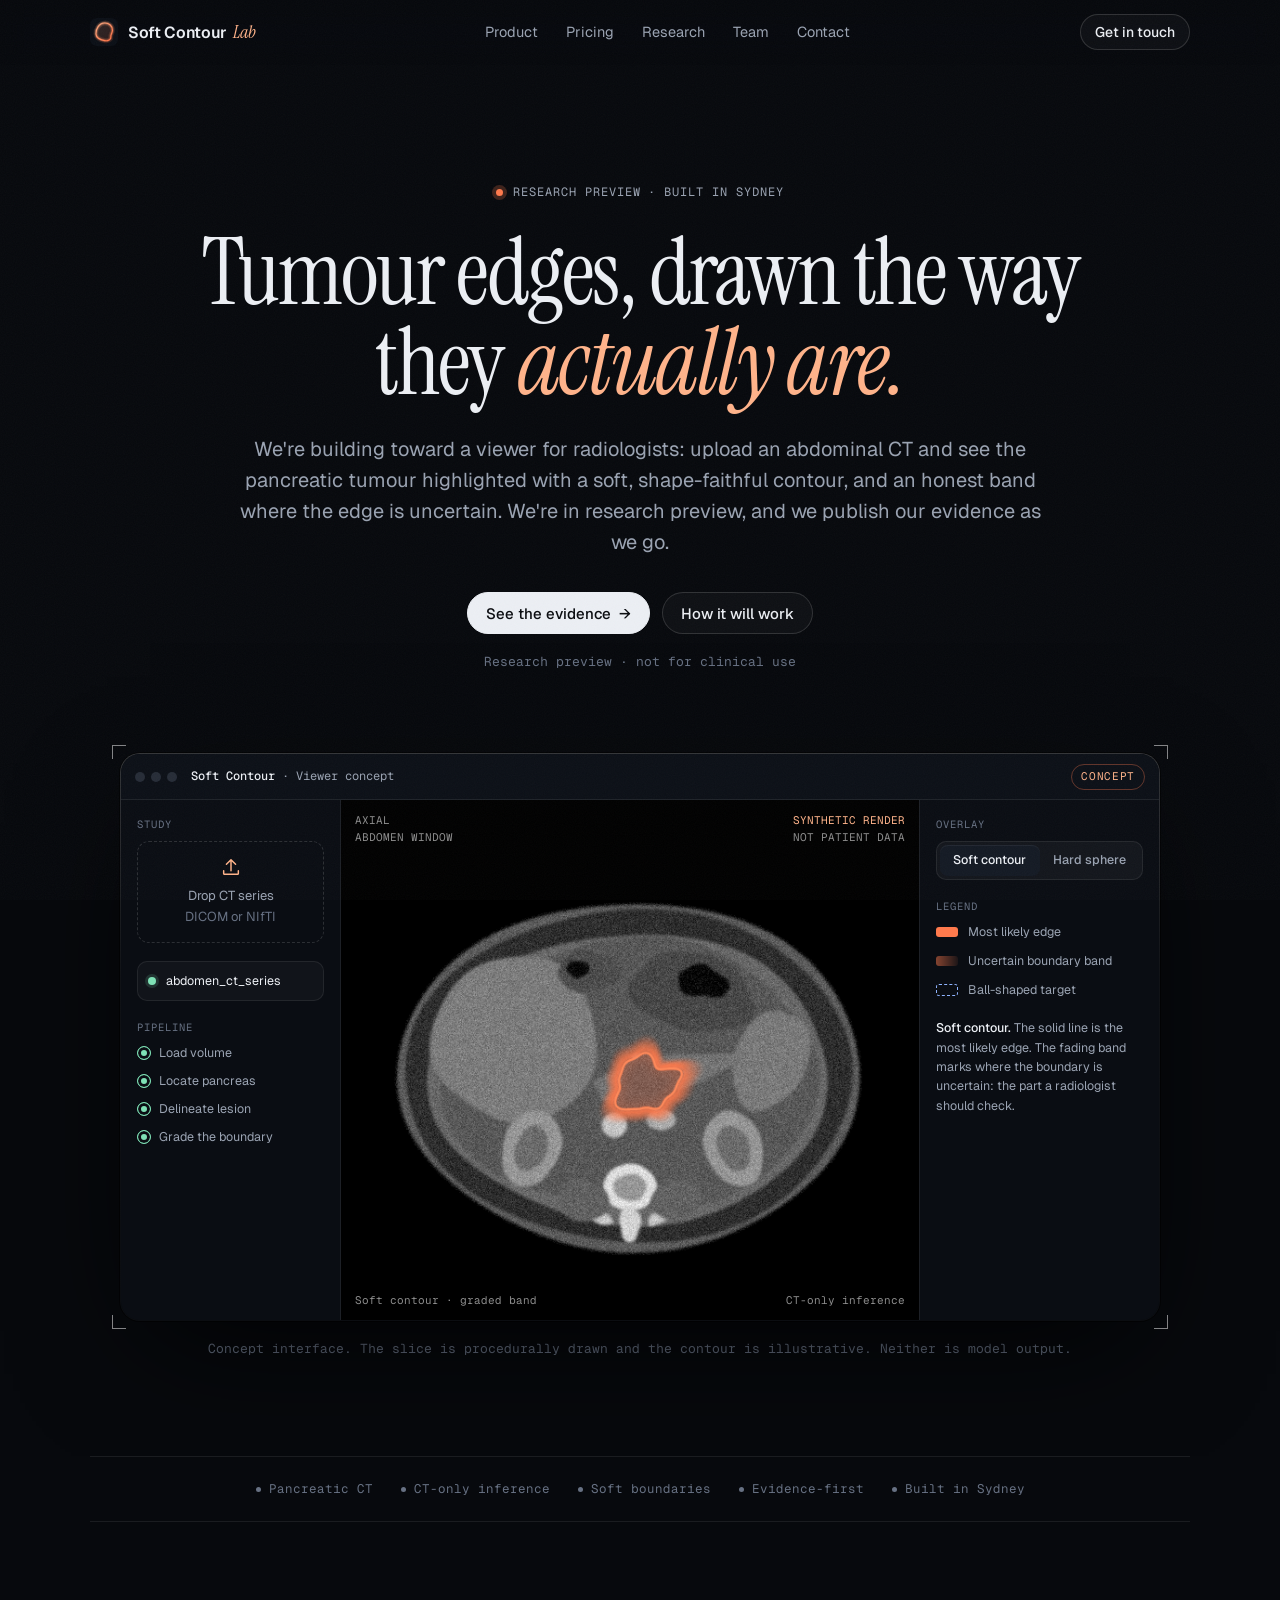
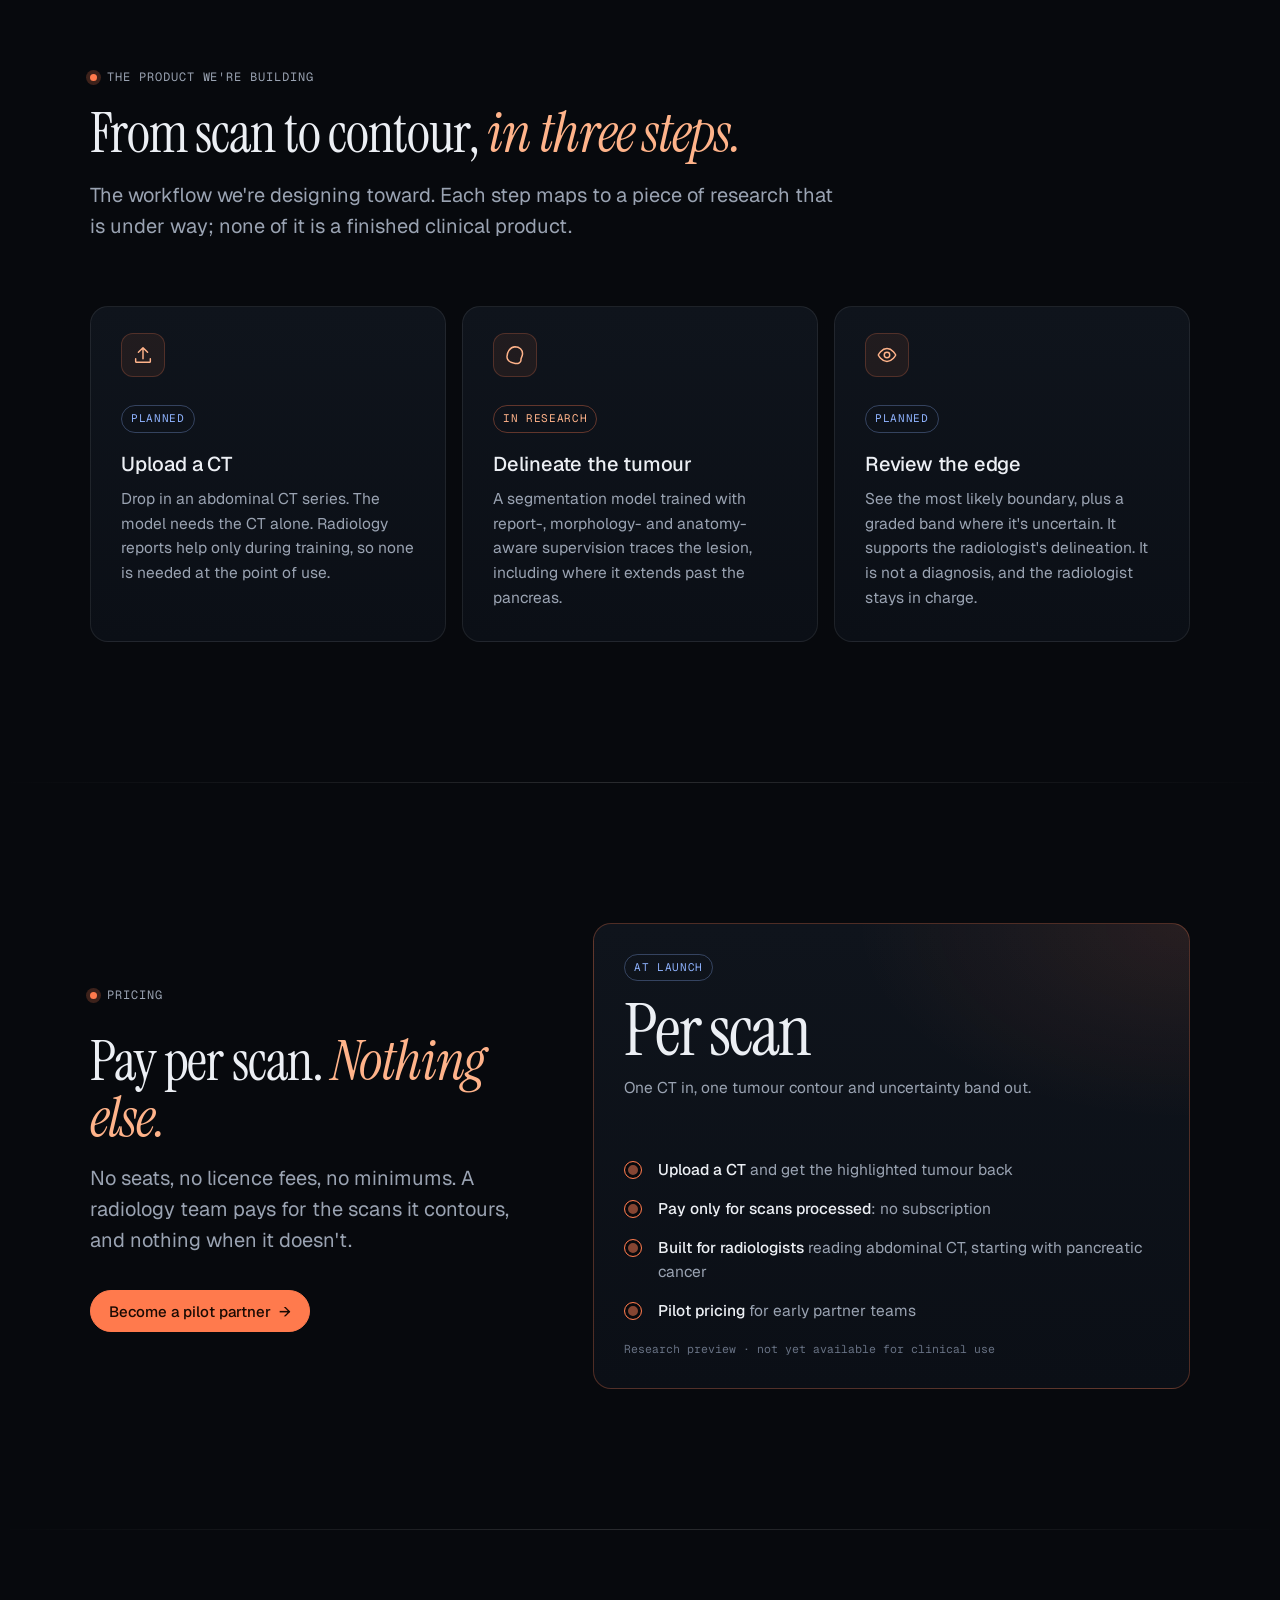
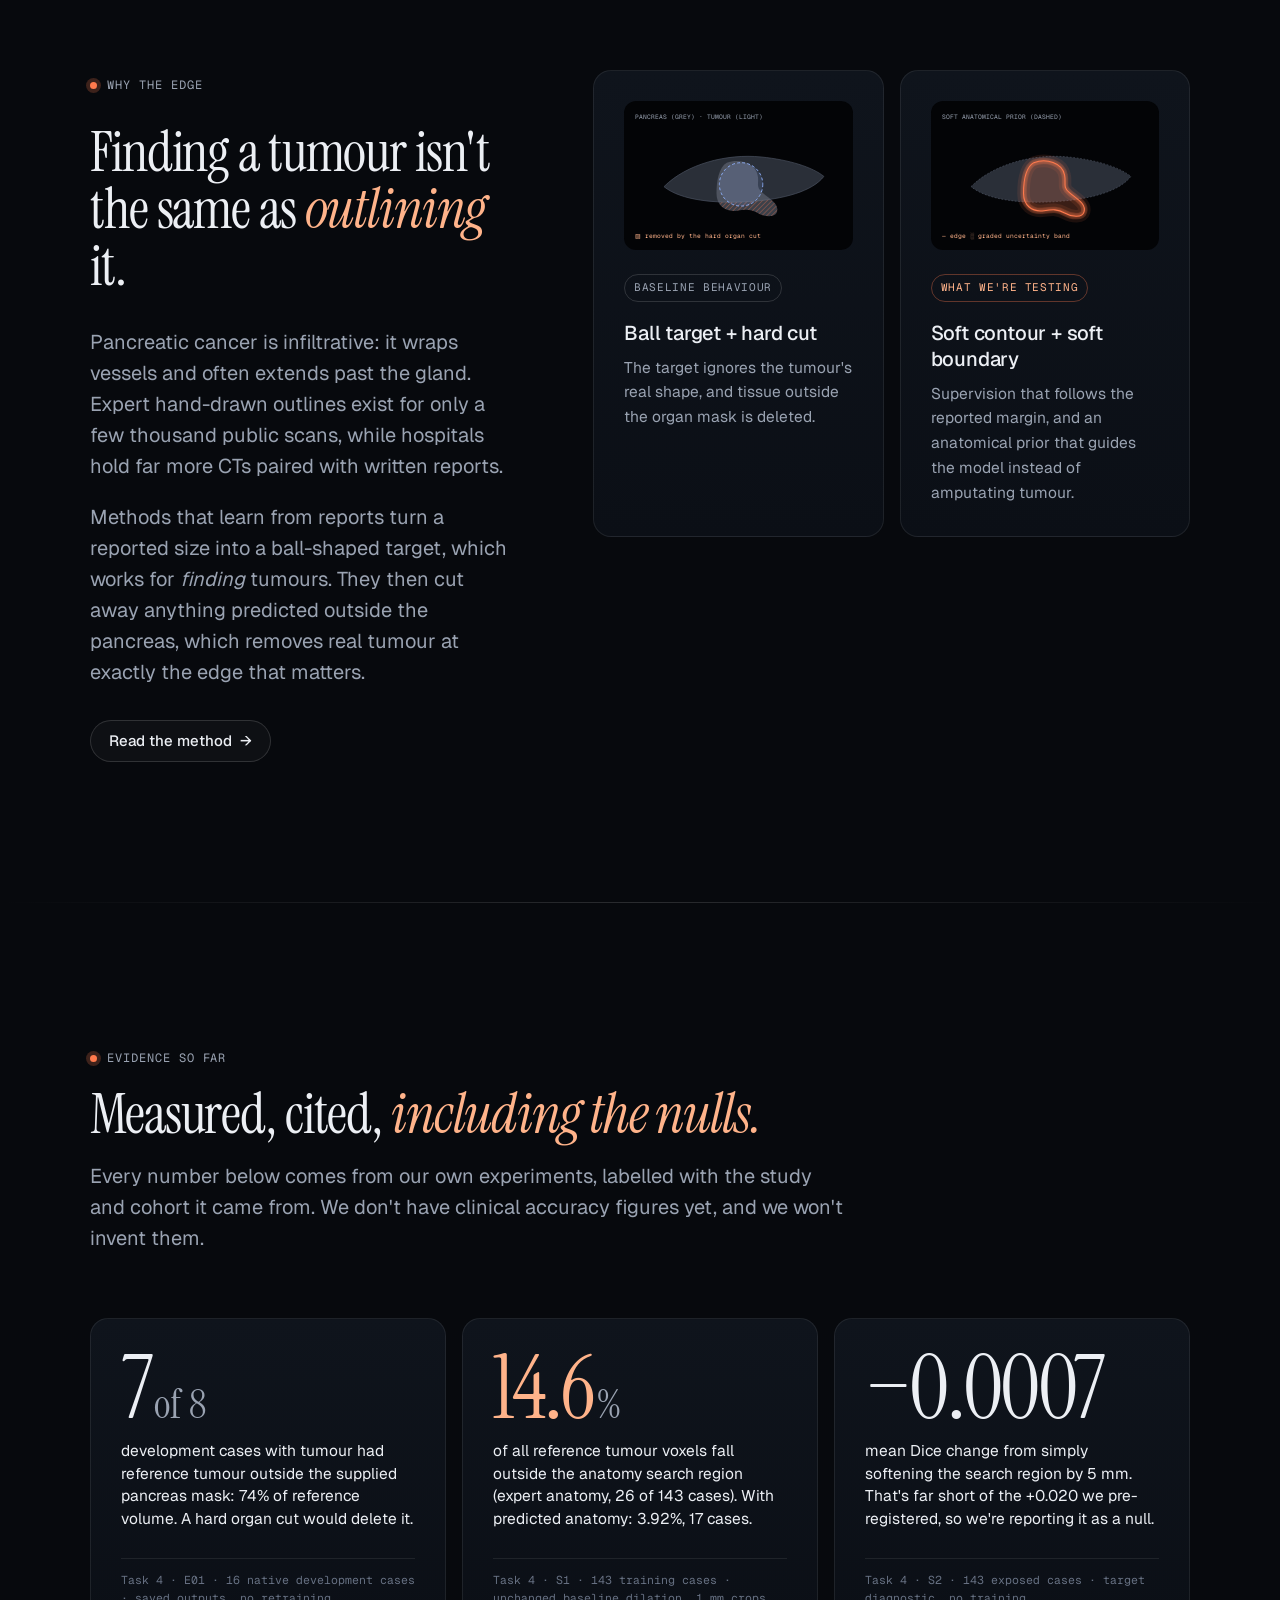
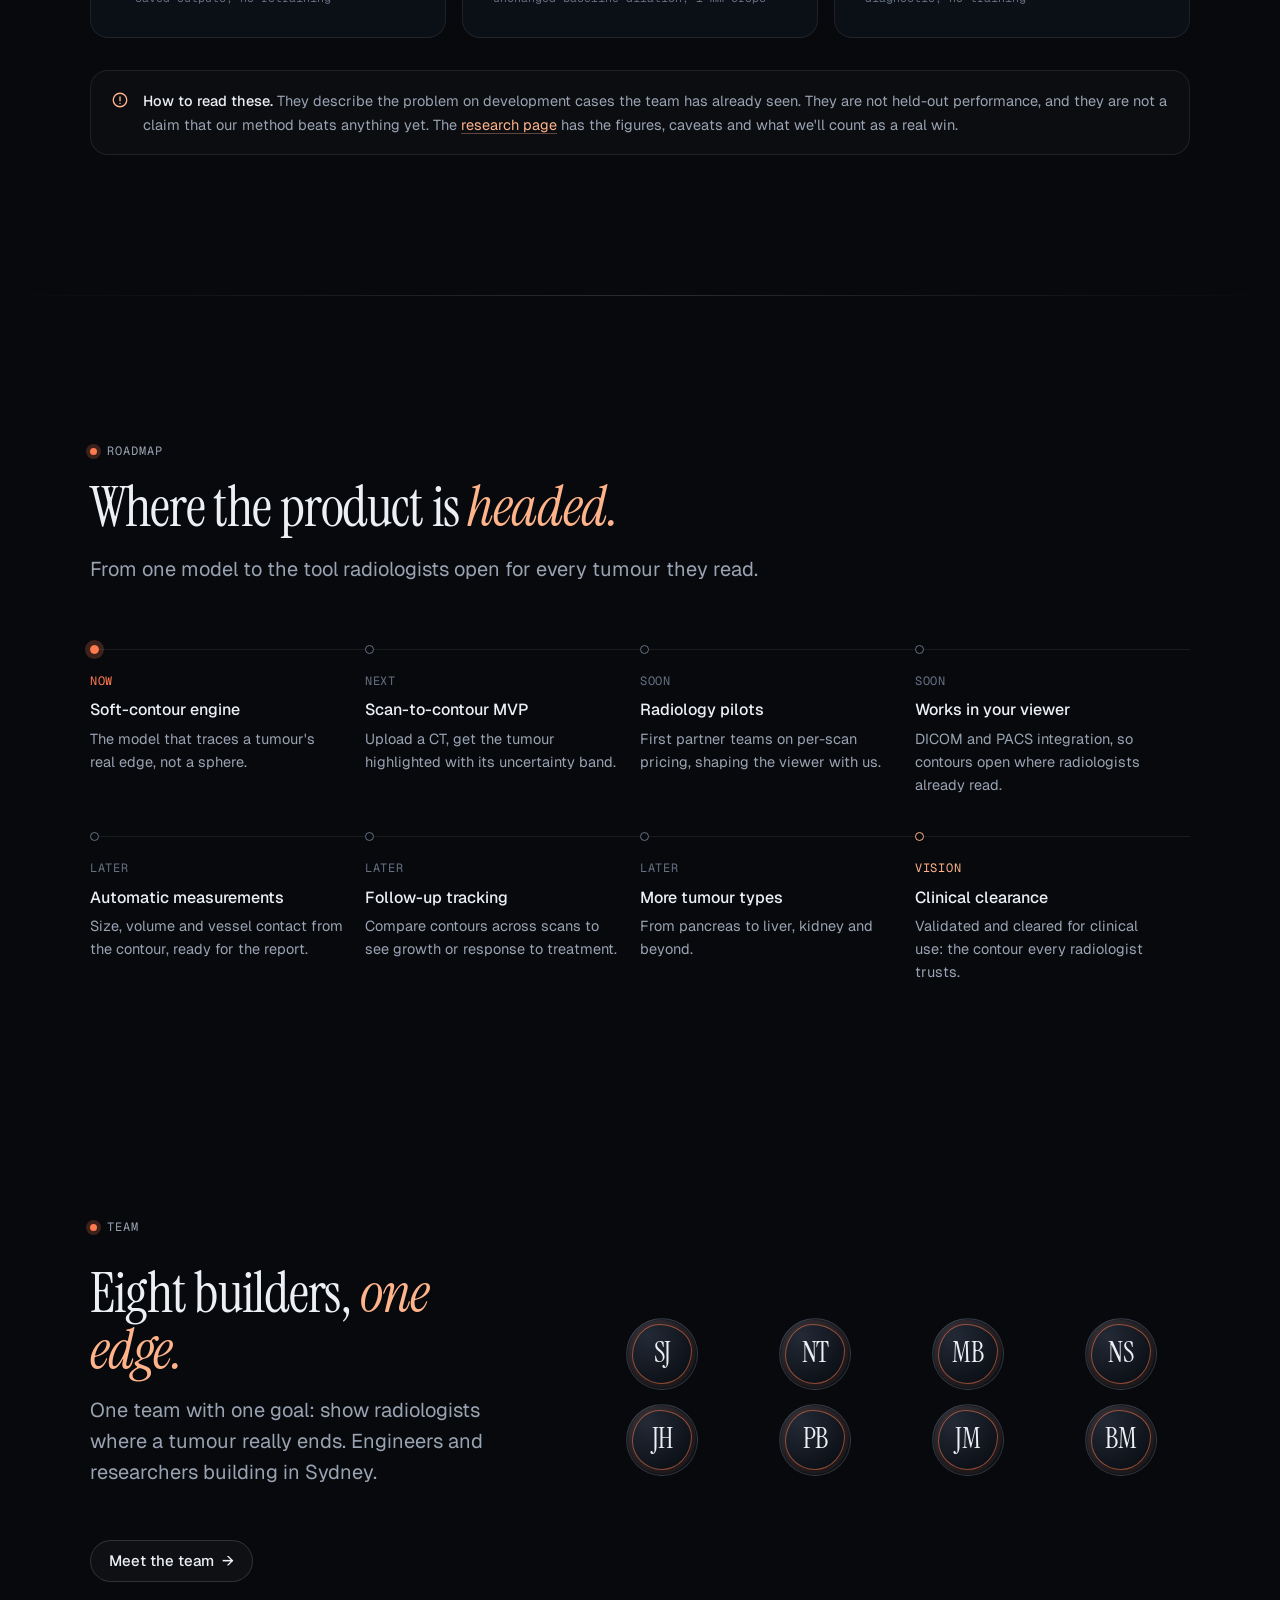
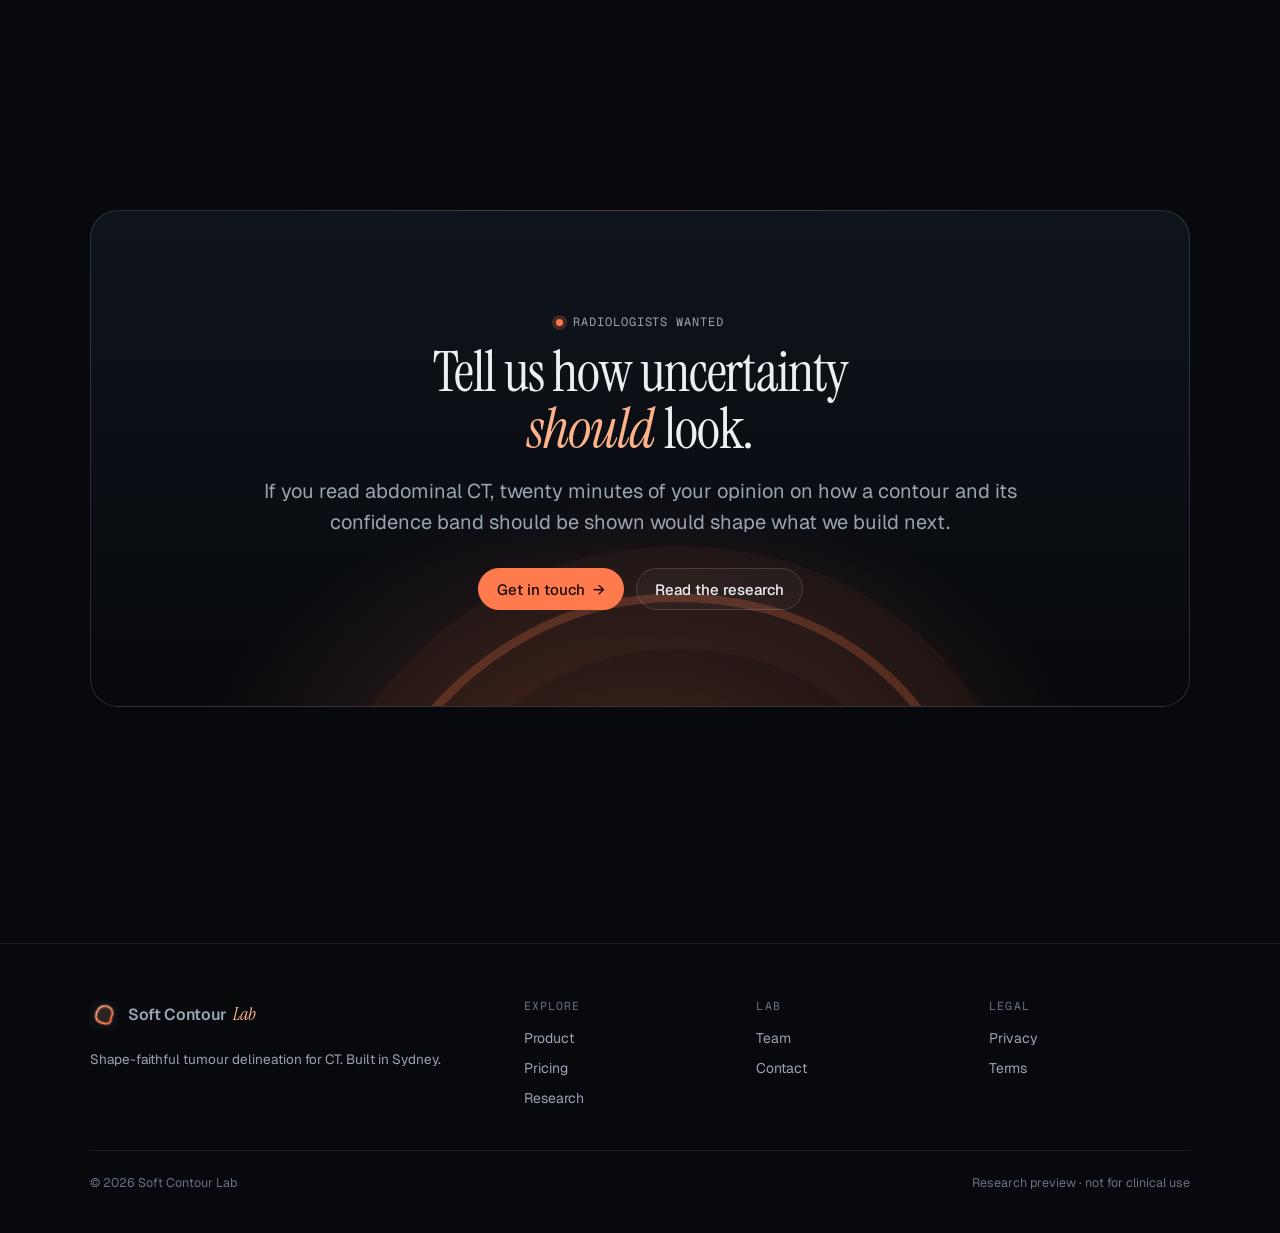
==== index.html @ 4e27003e "Soft Contour Lab website Static multi-page site for softcontourlab.me, served by GitHub Pages from t" ====
<!doctype html>
<html lang="en-AU" class="no-js">
<head>
  <meta charset="utf-8">
  <meta name="viewport" content="width=device-width, initial-scale=1">
  <title>Soft Contour Lab — Tumour edges, drawn the way they are</title>
  <meta name="description" content="Soft Contour Lab is building a radiologist-facing tool: upload a CT, see the pancreatic tumour highlighted with a soft, shape-faithful contour.">
  <link rel="canonical" href="https://softcontourlab.me/">
  <meta property="og:type" content="website">
  <meta property="og:site_name" content="Soft Contour Lab">
  <meta property="og:title" content="Soft Contour Lab — Tumour edges, drawn the way they are">
  <meta property="og:description" content="Shape-faithful pancreatic tumour delineation on CT. Evidence published, including what didn't work.">
  <meta property="og:url" content="https://softcontourlab.me/">
  <meta property="og:image" content="https://softcontourlab.me/assets/brand/og.png">
  <meta name="twitter:card" content="summary_large_image">
  <meta name="theme-color" content="#07090d">
  <link rel="icon" href="assets/brand/mark.svg" type="image/svg+xml">
  <link rel="apple-touch-icon" href="assets/brand/apple-touch-icon.png">
  <link rel="preconnect" href="https://fonts.googleapis.com">
  <link rel="preconnect" href="https://fonts.gstatic.com" crossorigin>
  <link href="https://fonts.googleapis.com/css2?family=Geist:wght@400;500;600&family=Geist+Mono:wght@400;500&family=Instrument+Serif:ital@0;1&display=swap" rel="stylesheet">
  <link rel="stylesheet" href="assets/css/site.css">
</head>
<body data-page="home">
<a class="skip" href="#main">Skip to content</a>

<header class="nav">
  <div class="wrap nav-inner">
    <a class="brand" href="./" aria-label="Soft Contour Lab home">
      <img src="assets/brand/mark.svg" alt="" width="28" height="28">
      <span class="brand-name">Soft Contour <i>Lab</i></span>
    </a>
    <nav aria-label="Primary">
      <ul class="nav-links" id="nav-links">
        <li><a href="./#product" data-page="product">Product</a></li>
        <li><a href="./#pricing" data-page="pricing">Pricing</a></li>
        <li><a href="research.html" data-page="research">Research</a></li>
        <li><a href="team.html" data-page="team">Team</a></li>
        <li><a href="contact.html" data-page="contact">Contact</a></li>
      </ul>
    </nav>
    <div class="nav-cta">
      <a class="btn btn-sm" href="contact.html">Get in touch</a>
      <button class="nav-toggle" type="button" aria-controls="nav-links" aria-expanded="false" aria-label="Menu"><span></span></button>
    </div>
  </div>
</header>

<main id="main">

  <!-- ───────── Hero ───────── -->
  <section class="hero">
    <div class="wrap">
      <div class="hero-copy">
        <p class="eyebrow rise r1">Research preview · Built in Sydney</p>
        <h1 class="display rise r2">Tumour edges, drawn the way they <em>actually&nbsp;are.</em></h1>
        <p class="lede rise r3">We're building toward a viewer for radiologists: upload an abdominal CT and see the pancreatic tumour highlighted with a soft, shape-faithful contour, and an honest band where the edge is uncertain. We're in research preview, and we publish our evidence as we go.</p>
        <div class="hero-actions rise r4">
          <a class="btn btn-primary" href="research.html">See the evidence <span class="arrow" aria-hidden="true">→</span></a>
          <a class="btn" href="#product">How it will work</a>
        </div>
        <p class="hero-note rise r4">Research preview · not for clinical use</p>
      </div>
    </div>

    <div class="hero-stage wrap rise r5">
      <div class="viewer" role="group" aria-label="Concept viewer: synthetic CT slice with tumour contour overlay">
        <span class="corner tl"></span><span class="corner tr"></span><span class="corner bl"></span><span class="corner br"></span>
        <div class="viewer-inner">
          <div class="viewer-bar">
            <div class="dots" aria-hidden="true"><i></i><i></i><i></i></div>
            <div class="viewer-title"><b>Soft Contour</b><span class="opt"> · Viewer concept</span></div>
            <div class="viewer-badge">Concept</div>
          </div>
          <div class="viewer-body">
            <aside class="viewer-side left" aria-hidden="true">
              <div>
                <div class="side-label">Study</div>
                <div class="upload">
                  <svg width="22" height="22" viewBox="0 0 24 24" fill="none" stroke="currentColor" stroke-width="1.6" stroke-linecap="round" stroke-linejoin="round"><path d="M12 16V4M7 9l5-5 5 5"/><path d="M4 16v3a1 1 0 0 0 1 1h14a1 1 0 0 0 1-1v-3"/></svg>
                  Drop CT series<br><span class="dim">DICOM or NIfTI</span>
                </div>
              </div>
              <div class="file"><span class="pip"></span><span>abdomen_ct_series</span></div>
              <div>
                <div class="side-label">Pipeline</div>
                <ol class="steps-mini">
                  <li>Load volume</li>
                  <li>Locate pancreas</li>
                  <li>Delineate lesion</li>
                  <li>Grade the boundary</li>
                </ol>
              </div>
            </aside>

            <div class="viewer-canvas">
              <canvas id="ct" width="560" height="560" aria-label="Synthetic axial abdominal CT slice with an animated tumour contour"></canvas>
              <div class="hud tl">AXIAL<br>ABDOMEN WINDOW</div>
              <div class="hud tr"><span class="warn">SYNTHETIC RENDER</span><br>NOT PATIENT DATA</div>
              <div class="hud bl" id="hud-mode">Soft contour · graded band</div>
              <div class="hud br">CT-only inference</div>
            </div>

            <aside class="viewer-side right">
              <div>
                <div class="side-label">Overlay</div>
                <div class="seg" role="group" aria-label="Overlay type">
                  <button type="button" data-mode="soft" aria-pressed="true">Soft contour</button>
                  <button type="button" data-mode="sphere" aria-pressed="false">Hard sphere</button>
                </div>
              </div>
              <div>
                <div class="side-label">Legend</div>
                <div class="legend">
                  <div><span class="sw core"></span>Most likely edge</div>
                  <div><span class="sw band"></span>Uncertain boundary band</div>
                  <div><span class="sw sphere"></span>Ball-shaped target</div>
                </div>
              </div>
              <p class="explain" data-explain="soft"><b>Soft contour.</b> The solid line is the most likely edge. The fading band marks where the boundary is uncertain: the part a radiologist should check.</p>
              <p class="explain" data-explain="sphere" hidden><b>Hard sphere.</b> Report-supervised training turns a reported tumour size into a ball-shaped target. That helps with <i>finding</i> tumours but can't follow an infiltrative edge. The dotted line is the true outline.</p>
            </aside>
          </div>
        </div>
      </div>
      <p class="hero-note" style="text-align:center">Concept interface. The slice is procedurally drawn and the contour is illustrative. Neither is model output.</p>
    </div>
  </section>

  <div class="wrap">
    <div class="strip" aria-label="Project facts">
      <span>Pancreatic CT</span><span>CT-only inference</span><span>Soft boundaries</span><span>Evidence-first</span><span>Built in Sydney</span>
    </div>
  </div>

  <!-- ───────── Product ───────── -->
  <section class="section" id="product">
    <div class="wrap">
      <div class="section-head">
        <p class="eyebrow">The product we're building</p>
        <h2 class="h2">From scan to contour, <em>in three steps.</em></h2>
        <p class="lede">The workflow we're designing toward. Each step maps to a piece of research that is under way; none of it is a finished clinical product.</p>
      </div>
      <div class="grid g3 flow">
        <article class="card hover reveal">
          <div class="icon"><svg width="22" height="22" viewBox="0 0 24 24" fill="none" stroke="currentColor" stroke-width="1.6" stroke-linecap="round" stroke-linejoin="round"><path d="M12 16V4M7 9l5-5 5 5"/><path d="M4 16v3a1 1 0 0 0 1 1h14a1 1 0 0 0 1-1v-3"/></svg></div>
          <span class="tag plan">Planned</span>
          <h3 class="h3">Upload a CT</h3>
          <p>Drop in an abdominal CT series. The model needs the CT alone. Radiology reports help only during training, so none is needed at the point of use.</p>
        </article>
        <article class="card hover reveal d1">
          <div class="icon"><svg width="22" height="22" viewBox="0 0 24 24" fill="none" stroke="currentColor" stroke-width="1.6" stroke-linecap="round" stroke-linejoin="round"><path d="M12 3c4.8 0 8.5 3.2 8.2 8-.2 3-2 3.9-1.7 6.4.3 2.6-2.9 4.5-6.3 3.8C8 20.6 3.6 19.3 3.3 14.5 2.9 9.6 6.4 3.3 12 3Z"/></svg></div>
          <span class="tag open">In research</span>
          <h3 class="h3">Delineate the tumour</h3>
          <p>A segmentation model trained with report-, morphology- and anatomy-aware supervision traces the lesion, including where it extends past the pancreas.</p>
        </article>
        <article class="card hover reveal d2">
          <div class="icon"><svg width="22" height="22" viewBox="0 0 24 24" fill="none" stroke="currentColor" stroke-width="1.6" stroke-linecap="round" stroke-linejoin="round"><circle cx="12" cy="12" r="3"/><path d="M2.5 12S6 5 12 5s9.5 7 9.5 7-3.5 7-9.5 7-9.5-7-9.5-7Z"/></svg></div>
          <span class="tag plan">Planned</span>
          <h3 class="h3">Review the edge</h3>
          <p>See the most likely boundary, plus a graded band where it's uncertain. It supports the radiologist's delineation. It is not a diagnosis, and the radiologist stays in charge.</p>
        </article>
      </div>
    </div>
  </section>

  <hr class="divider">

  <!-- ───────── Pricing ───────── -->
  <section class="section" id="pricing">
    <div class="wrap split" style="align-items:center">
      <div>
        <p class="eyebrow">Pricing</p>
        <h2 class="h2 mt-s">Pay per scan. <em>Nothing else.</em></h2>
        <p class="lede mt-s">No seats, no licence fees, no minimums. A radiology team pays for the scans it contours, and nothing when it doesn't.</p>
        <div class="hero-actions" style="justify-content:flex-start"><a class="btn btn-contour" href="contact.html">Become a pilot partner <span class="arrow" aria-hidden="true">→</span></a></div>
      </div>
      <div class="card price reveal">
        <span class="tag plan">At launch</span>
        <div class="price-big">Per scan</div>
        <p class="muted">One CT in, one tumour contour and uncertainty band out.</p>
        <ul class="checks mt-m">
          <li><div><b>Upload a CT</b> and get the highlighted tumour back</div></li>
          <li><div><b>Pay only for scans processed</b>: no subscription</div></li>
          <li><div><b>Built for radiologists</b> reading abdominal CT, starting with pancreatic cancer</div></li>
          <li><div><b>Pilot pricing</b> for early partner teams</div></li>
        </ul>
        <p class="bar-note mt-m">Research preview · not yet available for clinical use</p>
      </div>
    </div>
  </section>

  <hr class="divider">

  <!-- ───────── Problem ───────── -->
  <section class="section">
    <div class="wrap split">
      <div class="sticky">
        <p class="eyebrow">Why the edge</p>
        <h2 class="h2 mt-s">Finding a tumour isn't the same as <em>outlining</em> it.</h2>
        <div class="lede mt-m stack">
          <p>Pancreatic cancer is infiltrative: it wraps vessels and often extends past the gland. Expert hand-drawn outlines exist for only a few thousand public scans, while hospitals hold far more CTs paired with written reports.</p>
          <p>Methods that learn from reports turn a reported size into a ball-shaped target, which works for <i>finding</i> tumours. They then cut away anything predicted outside the pancreas, which removes real tumour at exactly the edge that matters.</p>
        </div>
        <a class="btn mt-m" href="research.html">Read the method <span class="arrow" aria-hidden="true">→</span></a>
      </div>

      <div class="compare">
        <figure class="card reveal">
          <svg viewBox="0 0 400 260" role="img" aria-label="Diagram: a ball-shaped target and a hard organ cut miss the tumour's extension">
            <defs>
              <pattern id="hatch" width="6" height="6" patternUnits="userSpaceOnUse" patternTransform="rotate(45)"><line x1="0" y1="0" x2="0" y2="6" stroke="#ff7a4d" stroke-width="1.4" opacity=".7"/></pattern>
              <clipPath id="outside"><path d="M0 0H400V260H0Z M70 150c40-40 110-58 170-52 50 5 90 18 110 34-20 26-70 40-130 44-60 4-120-2-150-26Z" clip-rule="evenodd"/></clipPath>
            </defs>
            <path d="M70 150c40-40 110-58 170-52 50 5 90 18 110 34-20 26-70 40-130 44-60 4-120-2-150-26Z" fill="#2a2f38" stroke="#4a5160" stroke-width="1.2"/>
            <path id="les1" d="M180 108c22-8 50 0 54 22 3 14-4 20 8 30 14 12 30 20 26 34-3 10-20 10-34 2-12-7-22-6-36-4-22 3-36-10-36-30 0-22 4-46 18-54Z" fill="#6c7280" opacity=".55"/>
            <path d="M180 108c22-8 50 0 54 22 3 14-4 20 8 30 14 12 30 20 26 34-3 10-20 10-34 2-12-7-22-6-36-4-22 3-36-10-36-30 0-22 4-46 18-54Z" fill="url(#hatch)" clip-path="url(#outside)"/>
            <circle cx="205" cy="146" r="38" fill="rgba(143,179,255,.14)" stroke="#8fb3ff" stroke-width="1.6" stroke-dasharray="5 4"/>
            <text x="20" y="32" fill="#9aa3b2" font-family="Geist Mono, monospace" font-size="11">PANCREAS (GREY) · TUMOUR (LIGHT)</text>
            <text x="20" y="240" fill="#ffb38a" font-family="Geist Mono, monospace" font-size="11">▨ removed by the hard organ cut</text>
          </svg>
          <figcaption>
            <span class="tag">Baseline behaviour</span>
            <h3 class="h3">Ball target + hard cut</h3>
            <p>The target ignores the tumour's real shape, and tissue outside the organ mask is deleted.</p>
          </figcaption>
        </figure>

        <figure class="card reveal d1">
          <svg viewBox="0 0 400 260" role="img" aria-label="Diagram: a soft contour follows the tumour, with a graded band across the organ boundary">
            <defs>
              <filter id="glow" x="-20%" y="-20%" width="140%" height="140%"><feGaussianBlur stdDeviation="3"/></filter>
            </defs>
            <path d="M70 150c40-40 110-58 170-52 50 5 90 18 110 34-20 26-70 40-130 44-60 4-120-2-150-26Z" fill="#2a2f38" stroke="#4a5160" stroke-width="1.2" stroke-dasharray="3 3"/>
            <g fill="none" stroke="#ff7a4d" stroke-linejoin="round">
              <path d="M180 108c22-8 50 0 54 22 3 14-4 20 8 30 14 12 30 20 26 34-3 10-20 10-34 2-12-7-22-6-36-4-22 3-36-10-36-30 0-22 4-46 18-54Z" stroke-width="22" opacity=".1"/>
              <path d="M180 108c22-8 50 0 54 22 3 14-4 20 8 30 14 12 30 20 26 34-3 10-20 10-34 2-12-7-22-6-36-4-22 3-36-10-36-30 0-22 4-46 18-54Z" stroke-width="11" opacity=".2"/>
              <path d="M180 108c22-8 50 0 54 22 3 14-4 20 8 30 14 12 30 20 26 34-3 10-20 10-34 2-12-7-22-6-36-4-22 3-36-10-36-30 0-22 4-46 18-54Z" stroke-width="4" opacity=".5" filter="url(#glow)"/>
              <path d="M180 108c22-8 50 0 54 22 3 14-4 20 8 30 14 12 30 20 26 34-3 10-20 10-34 2-12-7-22-6-36-4-22 3-36-10-36-30 0-22 4-46 18-54Z" stroke-width="1.8" fill="rgba(255,122,77,.22)"/>
            </g>
            <text x="20" y="32" fill="#9aa3b2" font-family="Geist Mono, monospace" font-size="11">SOFT ANATOMICAL PRIOR (DASHED)</text>
            <text x="20" y="240" fill="#ffb38a" font-family="Geist Mono, monospace" font-size="11">— edge  ░ graded uncertainty band</text>
          </svg>
          <figcaption>
            <span class="tag open">What we're testing</span>
            <h3 class="h3">Soft contour + soft boundary</h3>
            <p>Supervision that follows the reported margin, and an anatomical prior that guides the model instead of amputating tumour.</p>
          </figcaption>
        </figure>
      </div>
    </div>
  </section>

  <hr class="divider">

  <!-- ───────── Evidence ───────── -->
  <section class="section">
    <div class="wrap">
      <div class="section-head">
        <p class="eyebrow">Evidence so far</p>
        <h2 class="h2">Measured, cited, <em>including the nulls.</em></h2>
        <p class="lede">Every number below comes from our own experiments, labelled with the study and cohort it came from. We don't have clinical accuracy figures yet, and we won't invent them.</p>
      </div>
      <div class="grid g3">
        <article class="card stat reveal">
          <div class="big">7<small>of 8</small></div>
          <p class="cap">development cases with tumour had reference tumour outside the supplied pancreas mask: 74% of reference volume. A hard organ cut would delete it.</p>
          <p class="src">Task 4 · E01 · 16 native development cases · saved outputs, no retraining</p>
        </article>
        <article class="card stat reveal d1">
          <div class="big contour">14.6<small>%</small></div>
          <p class="cap">of all reference tumour voxels fall outside the anatomy search region (expert anatomy, 26 of 143 cases). With predicted anatomy: 3.92%, 17 cases.</p>
          <p class="src">Task 4 · S1 · 143 training cases · unchanged baseline dilation, 1 mm crops</p>
        </article>
        <article class="card stat reveal d2">
          <div class="big">−0.0007</div>
          <p class="cap">mean Dice change from simply softening the search region by 5 mm. That's far short of the +0.020 we pre-registered, so we're reporting it as a null.</p>
          <p class="src">Task 4 · S2 · 143 exposed cases · target diagnostic, no training</p>
        </article>
      </div>
      <div class="note mt-m reveal">
        <svg width="18" height="18" viewBox="0 0 24 24" fill="none" stroke="currentColor" stroke-width="1.8" stroke-linecap="round"><circle cx="12" cy="12" r="9"/><path d="M12 8v5M12 16.5v.01"/></svg>
        <div><b>How to read these.</b> They describe the problem on development cases the team has already seen. They are not held-out performance, and they are not a claim that our method beats anything yet. The <a class="link" href="research.html">research page</a> has the figures, caveats and what we'll count as a real win.</div>
      </div>
    </div>
  </section>

  <hr class="divider">

  <!-- ───────── Roadmap ───────── -->
  <section class="section">
    <div class="wrap">
      <div class="section-head">
        <p class="eyebrow">Roadmap</p>
        <h2 class="h2">Where the product is <em>headed.</em></h2>
        <p class="lede">From one model to the tool radiologists open for every tumour they read.</p>
      </div>
      <div class="timeline reveal">
        <div class="tl-item now"><div class="tl-date">Now</div><div class="tl-title">Soft-contour engine</div><p>The model that traces a tumour's real edge, not a sphere.</p></div>
        <div class="tl-item "><div class="tl-date">Next</div><div class="tl-title">Scan-to-contour MVP</div><p>Upload a CT, get the tumour highlighted with its uncertainty band.</p></div>
        <div class="tl-item "><div class="tl-date">Soon</div><div class="tl-title">Radiology pilots</div><p>First partner teams on per-scan pricing, shaping the viewer with us.</p></div>
        <div class="tl-item "><div class="tl-date">Soon</div><div class="tl-title">Works in your viewer</div><p>DICOM and PACS integration, so contours open where radiologists already read.</p></div>
        <div class="tl-item "><div class="tl-date">Later</div><div class="tl-title">Automatic measurements</div><p>Size, volume and vessel contact from the contour, ready for the report.</p></div>
        <div class="tl-item "><div class="tl-date">Later</div><div class="tl-title">Follow-up tracking</div><p>Compare contours across scans to see growth or response to treatment.</p></div>
        <div class="tl-item "><div class="tl-date">Later</div><div class="tl-title">More tumour types</div><p>From pancreas to liver, kidney and beyond.</p></div>
        <div class="tl-item vision"><div class="tl-date">Vision</div><div class="tl-title">Clinical clearance</div><p>Validated and cleared for clinical use: the contour every radiologist trusts.</p></div>
      </div>
    </div>
  </section>

  <!-- ───────── Team teaser ───────── -->
  <section class="section-tight">
    <div class="wrap split" style="align-items:center">
      <div>
        <p class="eyebrow">Team</p>
        <h2 class="h2 mt-s">Eight builders, <em>one edge.</em></h2>
        <p class="lede mt-s">One team with one goal: show radiologists where a tumour really ends. Engineers and researchers building in Sydney.</p>
        <a class="btn mt-m" href="team.html">Meet the team <span class="arrow" aria-hidden="true">→</span></a>
      </div>
      <div class="grid g4 reveal" aria-hidden="true" style="gap:14px;justify-items:center">
        <div class="avatar">SJ</div><div class="avatar">NT</div><div class="avatar">MB</div><div class="avatar">NS</div>
        <div class="avatar">JH</div><div class="avatar">PB</div><div class="avatar">JM</div><div class="avatar">BM</div>
      </div>
    </div>
  </section>

  <!-- ───────── CTA ───────── -->
  <section class="section">
    <div class="wrap">
      <div class="cta reveal">
        <svg class="cta-rings" viewBox="0 0 64 64" aria-hidden="true" fill="none" stroke="#ff7a4d" stroke-linejoin="round">
          <path d="M33 11.5c10.6-.6 19 6.8 18.4 17.2-.4 6.6-4.6 8.6-3.8 14.4.8 6-6.4 10.2-14.2 8.6C24.6 50 14.4 47 13.6 36.2 12.8 25.6 20.4 12.2 33 11.5Z" stroke-width="6" opacity=".12"/>
          <path d="M33 11.5c10.6-.6 19 6.8 18.4 17.2-.4 6.6-4.6 8.6-3.8 14.4.8 6-6.4 10.2-14.2 8.6C24.6 50 14.4 47 13.6 36.2 12.8 25.6 20.4 12.2 33 11.5Z" stroke-width=".5" opacity=".6"/>
        </svg>
        <p class="eyebrow">Radiologists wanted</p>
        <h2 class="h2 mt-s">Tell us how uncertainty <em>should</em> look.</h2>
        <p class="lede">If you read abdominal CT, twenty minutes of your opinion on how a contour and its confidence band should be shown would shape what we build next.</p>
        <div class="hero-actions">
          <a class="btn btn-contour" href="contact.html">Get in touch <span class="arrow" aria-hidden="true">→</span></a>
          <a class="btn" href="research.html">Read the research</a>
        </div>
      </div>
    </div>
  </section>
</main>

<footer class="footer">
  <div class="wrap">
    <div class="footer-grid">
      <div>
        <a class="brand" href="./"><img src="assets/brand/mark.svg" alt="" width="28" height="28"><span class="brand-name">Soft Contour <i>Lab</i></span></a>
        <p class="disclaimer">Shape-faithful tumour delineation for CT. Built in Sydney.</p>
      </div>
      <div>
        <h4>Explore</h4>
        <ul><li><a href="./#product">Product</a></li><li><a href="./#pricing">Pricing</a></li><li><a href="research.html">Research</a></li></ul>
      </div>
      <div>
        <h4>Lab</h4>
        <ul><li><a href="team.html">Team</a></li><li><a href="contact.html">Contact</a></li></ul>
      </div>
      <div>
        <h4>Legal</h4>
        <ul><li><a href="privacy.html">Privacy</a></li><li><a href="terms.html">Terms</a></li></ul>
      </div>
    </div>
    <div class="fine"><span>© <span id="year">2026</span> Soft Contour Lab</span><span>Research preview · not for clinical use</span></div>
  </div>
</footer>

<script src="assets/js/site.js" defer></script>
<script src="assets/js/viewer.js" defer></script>
</body>
</html>
---- assets/css/site.css ----
/* Soft Contour Lab — "reading room" design system.
   Greyscale everywhere; warm coral is reserved for the contour, like an overlay on a CT. */

:root {
  --bg: #07090d;
  --bg-2: #0b0f16;
  --panel: #0f141c;
  --panel-2: #141a24;
  --line: rgba(255, 255, 255, 0.08);
  --line-2: rgba(255, 255, 255, 0.14);
  --text: #eceff4;
  --muted: #9aa3b2;
  --dim: #677183;
  --contour: #ff7a4d;
  --contour-soft: #ffb38a;
  --contour-glow: rgba(255, 122, 77, 0.22);
  --prior: #8fb3ff;          /* the "hard sphere" baseline colour */
  --ok: #7ee0b5;
  --radius: 18px;
  --radius-sm: 10px;
  --maxw: 1180px;
  --gutter: clamp(16px, 4vw, 40px);
  --font-sans: "Geist", ui-sans-serif, system-ui, -apple-system, "Segoe UI", sans-serif;
  --font-serif: "Instrument Serif", ui-serif, Georgia, serif;
  --font-mono: "Geist Mono", ui-monospace, "SF Mono", Menlo, monospace;
  color-scheme: dark;
}

*, *::before, *::after { box-sizing: border-box; }
html { -webkit-text-size-adjust: 100%; scroll-behavior: smooth; }
@media (prefers-reduced-motion: reduce) { html { scroll-behavior: auto; } }

body {
  margin: 0;
  background: var(--bg);
  color: var(--text);
  font-family: var(--font-sans);
  font-size: 17px;
  line-height: 1.6;
  -webkit-font-smoothing: antialiased;
  text-rendering: optimizeLegibility;
  overflow-x: hidden;
}

/* film grain, very faint — gives the dark a scanner-room texture */
body::before {
  content: "";
  position: fixed; inset: 0;
  pointer-events: none; z-index: 100;
  opacity: 0.035;
  background-image: url("data:image/svg+xml,%3Csvg xmlns='http://www.w3.org/2000/svg' width='160' height='160'%3E%3Cfilter id='n'%3E%3CfeTurbulence type='fractalNoise' baseFrequency='.9' numOctaves='2' stitchTiles='stitch'/%3E%3C/filter%3E%3Crect width='100%25' height='100%25' filter='url(%23n)'/%3E%3C/svg%3E");
}

img, svg, canvas { display: block; max-width: 100%; }
a { color: inherit; }
::selection { background: var(--contour); color: #120804; }
:focus-visible { outline: 2px solid var(--contour); outline-offset: 3px; border-radius: 6px; }

.skip {
  position: absolute; left: -999px; top: 8px; z-index: 200;
  background: var(--text); color: var(--bg); padding: 8px 14px; border-radius: 8px;
}
.skip:focus { left: 8px; }

.wrap { max-width: var(--maxw); margin: 0 auto; padding: 0 var(--gutter); }

/* ───────── type ───────── */
h1, h2, h3, h4 { margin: 0; font-weight: 500; letter-spacing: -0.02em; line-height: 1.08; }
.display {
  font-family: var(--font-serif);
  font-weight: 400;
  font-size: clamp(44px, 7.4vw, 92px);
  letter-spacing: -0.025em;
  line-height: 0.98;
}
.display em, .h2 em { font-style: italic; color: var(--contour-soft); }
.h2 {
  font-family: var(--font-serif);
  font-weight: 400;
  font-size: clamp(34px, 4.6vw, 56px);
  letter-spacing: -0.02em;
  line-height: 1.02;
}
.h3 { font-size: 20px; letter-spacing: -0.01em; line-height: 1.3; }
.lede { font-size: clamp(17px, 1.6vw, 20px); color: var(--muted); max-width: 62ch; line-height: 1.55; }
.muted { color: var(--muted); }
.dim { color: var(--dim); }
p { margin: 0 0 1em; }
p:last-child { margin-bottom: 0; }

.eyebrow {
  display: inline-flex; align-items: center; gap: 10px;
  font-family: var(--font-mono);
  font-size: 12px; letter-spacing: 0.08em; text-transform: uppercase;
  color: var(--muted);
}
.eyebrow::before {
  content: ""; width: 7px; height: 7px; border-radius: 50%;
  background: var(--contour);
  box-shadow: 0 0 0 4px var(--contour-glow);
}
.mono { font-family: var(--font-mono); font-size: 13px; letter-spacing: 0.01em; }

/* ───────── nav ───────── */
.nav {
  position: sticky; top: 0; z-index: 50;
  backdrop-filter: saturate(140%) blur(14px);
  -webkit-backdrop-filter: saturate(140%) blur(14px);
  background: rgba(7, 9, 13, 0.72);
  border-bottom: 1px solid transparent;
  transition: border-color 0.3s;
}
.nav.scrolled { border-bottom-color: var(--line); }
.nav-inner { display: flex; align-items: center; justify-content: space-between; height: 64px; gap: 24px; }
.brand { display: inline-flex; align-items: center; gap: 10px; text-decoration: none; }
.brand img { width: 28px; height: 28px; }
.brand-name { font-weight: 600; font-size: 16px; letter-spacing: -0.02em; white-space: nowrap; }
.brand-name i { font-family: var(--font-serif); font-weight: 400; font-size: 18px; color: var(--contour-soft); margin-left: 2px; }

.nav-links { display: flex; align-items: center; gap: 4px; list-style: none; margin: 0; padding: 0; }
.nav-links a {
  display: block; padding: 8px 12px; border-radius: 8px;
  font-size: 14.5px; color: var(--muted); text-decoration: none;
  transition: color 0.2s, background 0.2s;
}
.nav-links a:hover { color: var(--text); background: rgba(255,255,255,0.04); }
.nav-links a[aria-current="page"] { color: var(--text); }
.nav-cta { display: flex; align-items: center; gap: 10px; }
.nav-toggle {
  display: none; width: 40px; height: 40px; border-radius: 10px;
  border: 1px solid var(--line-2); background: transparent; color: var(--text); cursor: pointer;
}
.nav-toggle span, .nav-toggle span::before, .nav-toggle span::after {
  display: block; width: 16px; height: 1.5px; background: currentColor; margin: 0 auto; position: relative; transition: transform .25s;
}
.nav-toggle span::before, .nav-toggle span::after { content: ""; position: absolute; left: 0; }
.nav-toggle span::before { top: -5px; }
.nav-toggle span::after { top: 5px; }
.nav-toggle[aria-expanded="true"] span { background: transparent; }
.nav-toggle[aria-expanded="true"] span::before { transform: translateY(5px) rotate(45deg); }
.nav-toggle[aria-expanded="true"] span::after { transform: translateY(-5px) rotate(-45deg); }

@media (max-width: 860px) {
  .nav-toggle { display: block; }
  .nav-cta .btn { display: none; }
  .nav-links {
    position: fixed; inset: 64px 0 auto 0;
    flex-direction: column; align-items: stretch; gap: 0;
    padding: 12px var(--gutter) 24px;
    background: rgba(7, 9, 13, 0.97);
    border-bottom: 1px solid var(--line);
    transform: translateY(-8px); opacity: 0; visibility: hidden;
    transition: opacity .2s, transform .2s, visibility .2s;
  }
  .nav-links.open { transform: none; opacity: 1; visibility: visible; }
  .nav-links a { padding: 14px 4px; font-size: 18px; border-bottom: 1px solid var(--line); border-radius: 0; }
  .nav-links .mobile-only { display: block; }
}
.mobile-only { display: none; }

/* ───────── buttons ───────── */
.btn {
  display: inline-flex; align-items: center; justify-content: center; gap: 8px;
  height: 42px; padding: 0 18px; border-radius: 999px;
  font: 500 15px/1 var(--font-sans); text-decoration: none; white-space: nowrap;
  border: 1px solid var(--line-2); color: var(--text); background: rgba(255,255,255,0.03);
  cursor: pointer; transition: background .2s, border-color .2s, transform .2s, box-shadow .2s;
}
.btn:hover { background: rgba(255,255,255,0.07); border-color: rgba(255,255,255,0.24); }
.btn-primary {
  background: var(--text); color: #0a0c10; border-color: var(--text);
}
.btn-primary:hover { background: #fff; box-shadow: 0 0 0 6px rgba(255,255,255,0.06); }
.btn-contour {
  background: var(--contour); color: #1a0a03; border-color: var(--contour);
}
.btn-contour:hover { background: #ff8c63; box-shadow: 0 0 0 6px var(--contour-glow); }
.btn-sm { height: 36px; padding: 0 14px; font-size: 14px; }
.btn .arrow { transition: transform .2s; }
.btn:hover .arrow { transform: translateX(3px); }

/* ───────── sections ───────── */
section { position: relative; }
.section { padding: clamp(72px, 11vw, 140px) 0; }
.section-tight { padding: clamp(48px, 7vw, 88px) 0; }
.section-head { max-width: 760px; margin-bottom: clamp(36px, 5vw, 64px); }
.section-head .eyebrow { margin-bottom: 18px; }
.section-head .lede { margin-top: 18px; }
.center { text-align: center; margin-left: auto; margin-right: auto; }
.center .lede { margin-left: auto; margin-right: auto; }
.divider { height: 1px; background: linear-gradient(90deg, transparent, var(--line-2), transparent); border: 0; margin: 0; }

/* ───────── hero ───────── */
.hero { padding: clamp(56px, 9vw, 112px) 0 0; overflow: hidden; }
.hero-copy { text-align: center; max-width: 920px; margin: 0 auto; }
.hero-copy .eyebrow { margin-bottom: 26px; }
.hero-copy .lede { margin: 26px auto 0; }
.hero-actions { display: flex; gap: 12px; justify-content: center; flex-wrap: wrap; margin-top: 34px; }
.hero-note { margin-top: 18px; font-size: 13px; color: var(--dim); font-family: var(--font-mono); }

.hero-stage { position: relative; margin-top: clamp(48px, 7vw, 80px); padding-bottom: clamp(56px, 8vw, 96px); }
.hero-stage::before {
  /* warm sunrise glow behind the viewer */
  content: ""; position: absolute; left: 50%; top: 8%;
  width: min(1100px, 120vw); height: 70%;
  transform: translateX(-50%);
  background: radial-gradient(closest-side, rgba(255,122,77,0.20), rgba(255,122,77,0.06) 55%, transparent 75%);
  filter: blur(30px); pointer-events: none;
}

/* ───────── viewer mock ───────── */
.viewer {
  position: relative; max-width: 1040px; margin: 0 auto;
  border-radius: 20px; padding: 1px;
  background: linear-gradient(180deg, rgba(255,255,255,0.18), rgba(255,255,255,0.04) 40%, rgba(255,255,255,0.02));
  box-shadow: 0 40px 120px -30px rgba(0,0,0,0.9), 0 0 0 1px rgba(0,0,0,0.6);
}
.viewer-inner { border-radius: 19px; overflow: hidden; background: #090c11; }
.corner { position: absolute; width: 14px; height: 14px; border-color: rgba(255,255,255,0.5); border-style: solid; }
.corner.tl { top: -8px; left: -8px; border-width: 1px 0 0 1px; }
.corner.tr { top: -8px; right: -8px; border-width: 1px 1px 0 0; }
.corner.bl { bottom: -8px; left: -8px; border-width: 0 0 1px 1px; }
.corner.br { bottom: -8px; right: -8px; border-width: 0 1px 1px 0; }

.viewer-bar {
  display: flex; align-items: center; gap: 14px; height: 46px; padding: 0 14px;
  border-bottom: 1px solid var(--line); background: #0c1017;
}
.dots { display: flex; gap: 6px; }
.dots i { width: 10px; height: 10px; border-radius: 50%; background: #262c37; }
.viewer-title { font-family: var(--font-mono); font-size: 12px; color: var(--muted); white-space: nowrap; overflow: hidden; text-overflow: ellipsis; min-width: 0; }
@media (max-width: 480px) { .viewer-title .opt { display: none; } }
.viewer-title b { color: var(--text); font-weight: 500; }
.viewer-badge {
  margin-left: auto; font-family: var(--font-mono); font-size: 11px; letter-spacing: .06em; text-transform: uppercase;
  color: var(--contour-soft); border: 1px solid rgba(255,122,77,0.35); border-radius: 999px; padding: 3px 9px;
}

.viewer-body { display: grid; grid-template-columns: 220px 1fr 240px; min-height: 460px; }
.viewer-side { border-right: 1px solid var(--line); padding: 16px; display: flex; flex-direction: column; gap: 18px; background: #0a0d13; }
.viewer-side.right { border-right: 0; border-left: 1px solid var(--line); }
.side-label { font-family: var(--font-mono); font-size: 10.5px; letter-spacing: .1em; text-transform: uppercase; color: var(--dim); margin-bottom: 8px; }
.upload {
  border: 1px dashed var(--line-2); border-radius: 12px; padding: 14px; text-align: center;
  font-size: 13px; color: var(--muted);
}
.upload svg { margin: 0 auto 8px; color: var(--contour-soft); }
.file { display: flex; align-items: center; gap: 10px; padding: 9px 10px; border-radius: 10px; background: rgba(255,255,255,0.03); border: 1px solid var(--line); font-size: 12.5px; }
.file .pip { width: 8px; height: 8px; border-radius: 50%; background: var(--ok); box-shadow: 0 0 0 3px rgba(126,224,181,.15); flex: none; }
.file span { overflow: hidden; text-overflow: ellipsis; white-space: nowrap; }
.steps-mini { list-style: none; margin: 0; padding: 0; display: grid; gap: 8px; font-size: 12.5px; color: var(--muted); }
.steps-mini li { display: flex; gap: 8px; align-items: center; }
.steps-mini li::before { content: ""; width: 14px; height: 14px; border-radius: 50%; border: 1px solid var(--line-2); flex: none; }
.steps-mini li.done::before { background: var(--ok); border-color: var(--ok); box-shadow: inset 0 0 0 3px #0a0d13; }
.steps-mini li.active { color: var(--text); }
.steps-mini li.active::before { border-color: var(--contour); box-shadow: 0 0 0 3px var(--contour-glow); }

.viewer-canvas { position: relative; background: #000; display: grid; place-items: center; overflow: hidden; }
.viewer-canvas canvas { width: 100%; height: 100%; aspect-ratio: 1 / 1; max-height: 520px; object-fit: contain; }
.hud { position: absolute; font-family: var(--font-mono); font-size: 11px; color: rgba(255,255,255,0.55); pointer-events: none; line-height: 1.5; }
.hud.tl { top: 12px; left: 14px; } .hud.tr { top: 12px; right: 14px; text-align: right; }
.hud.bl { bottom: 12px; left: 14px; } .hud.br { bottom: 12px; right: 14px; text-align: right; }
.hud .warn { color: var(--contour-soft); }

.seg { display: grid; grid-template-columns: 1fr 1fr; padding: 3px; border-radius: 10px; background: rgba(255,255,255,0.04); border: 1px solid var(--line); }
.seg button {
  font: 500 12.5px/1 var(--font-sans); color: var(--muted); background: transparent; border: 0; padding: 9px 6px; border-radius: 8px; cursor: pointer;
}
.seg button[aria-pressed="true"] { background: var(--panel-2); color: var(--text); box-shadow: 0 1px 0 rgba(255,255,255,0.06) inset; }
.legend { display: grid; gap: 9px; font-size: 12.5px; color: var(--muted); }
.legend div { display: flex; align-items: center; gap: 10px; }
.sw { width: 22px; height: 10px; border-radius: 3px; flex: none; }
.sw.core { background: var(--contour); }
.sw.band { background: linear-gradient(90deg, rgba(255,122,77,.5), rgba(255,122,77,.08)); }
.sw.sphere { border: 1.5px dashed var(--prior); height: 12px; }
.explain { font-size: 12.5px; color: var(--muted); line-height: 1.55; }
.explain b { color: var(--text); font-weight: 500; }

@media (max-width: 960px) {
  .viewer-body { grid-template-columns: 1fr; }
  .viewer-side.left { display: none; }
  .viewer-side.right { border-left: 0; border-top: 1px solid var(--line); }
}

/* ───────── strip ───────── */
.strip {
  display: flex; flex-wrap: wrap; justify-content: center; gap: 10px 28px;
  font-family: var(--font-mono); font-size: 12.5px; color: var(--dim);
  padding: 22px 0; border-top: 1px solid var(--line); border-bottom: 1px solid var(--line);
}
.strip span { display: inline-flex; align-items: center; gap: 8px; }
.strip span::before { content: ""; width: 5px; height: 5px; border-radius: 50%; background: var(--dim); }

/* ───────── cards / grids ───────── */
.grid { display: grid; gap: 16px; }
.g2 { grid-template-columns: repeat(2, minmax(0,1fr)); }
.g3 { grid-template-columns: repeat(3, minmax(0,1fr)); }
.g4 { grid-template-columns: repeat(4, minmax(0,1fr)); }
@media (max-width: 960px) { .g3, .g4 { grid-template-columns: repeat(2, minmax(0,1fr)); } }
@media (max-width: 640px) { .g2, .g3, .g4 { grid-template-columns: 1fr; } }

.card {
  position: relative; border-radius: var(--radius); padding: clamp(22px, 3vw, 30px);
  background: linear-gradient(180deg, var(--panel), var(--bg-2));
  border: 1px solid var(--line);
  overflow: hidden;
}
.card.hover { transition: border-color .25s, transform .25s; }
.card.hover:hover { border-color: var(--line-2); transform: translateY(-2px); }
.card .num { font-family: var(--font-mono); font-size: 12px; color: var(--dim); margin-bottom: 36px; display: block; }
.card h3 { margin-bottom: 10px; }
.card p { color: var(--muted); font-size: 15.5px; }
.card .tag {
  display: inline-block; font-family: var(--font-mono); font-size: 11px; letter-spacing: .06em; text-transform: uppercase;
  padding: 4px 9px; border-radius: 999px; border: 1px solid var(--line-2); color: var(--muted); margin-bottom: 18px;
}
.tag.null { color: #c6cedb; }
.tag.done { color: var(--ok); border-color: rgba(126,224,181,.3); }
.tag.open { color: var(--contour-soft); border-color: rgba(255,122,77,.35); }
.tag.plan { color: var(--prior); border-color: rgba(143,179,255,.3); }

/* step flow */
.flow { counter-reset: s; }
.flow .card { padding-top: 26px; }
.flow .icon {
  width: 44px; height: 44px; border-radius: 12px; display: grid; place-items: center; margin-bottom: 26px;
  background: rgba(255,122,77,0.08); border: 1px solid rgba(255,122,77,0.22); color: var(--contour-soft);
}

/* stat blocks with citations */
.stat { display: flex; flex-direction: column; gap: 12px; }
.stat .big {
  font-family: var(--font-serif); font-size: clamp(56px, 7vw, 88px); line-height: .9; letter-spacing: -0.03em;
  color: var(--text);
}
.stat .big small { font-size: .45em; color: var(--muted); margin-left: 4px; letter-spacing: 0; }
.stat .big.contour { color: var(--contour-soft); }
.stat .cap { font-size: 15.5px; color: var(--text); line-height: 1.45; }
.stat .src { font-family: var(--font-mono); font-size: 11.5px; color: var(--dim); border-top: 1px solid var(--line); padding-top: 12px; margin-top: auto; }

/* comparison */
.compare { display: grid; grid-template-columns: 1fr 1fr; gap: 16px; }
@media (max-width: 760px) { .compare { grid-template-columns: 1fr; } }
.compare .card svg { width: 100%; height: auto; margin-bottom: 22px; border-radius: 12px; background: #030406; }

/* bars (native re-draw of real figures) */
.bars { display: grid; gap: 22px; }
.bar-row .bar-label { display: flex; justify-content: space-between; gap: 12px; font-size: 14.5px; margin-bottom: 8px; }
.bar-row .bar-label b { font-weight: 500; }
.bar-track { height: 12px; border-radius: 999px; background: rgba(255,255,255,0.05); overflow: hidden; }
.bar-fill { height: 100%; border-radius: 999px; width: 0; transition: width 1.2s cubic-bezier(.2,.7,.2,1); }
.in .bar-fill { width: var(--w); }
.bar-fill.c { background: linear-gradient(90deg, var(--contour), var(--contour-soft)); }
.bar-fill.p { background: linear-gradient(90deg, #5d7fd6, var(--prior)); }
.bar-fill.g { background: linear-gradient(90deg, #4a5262, #8a93a3); }
.bar-note, .card p.bar-note { font-family: var(--font-mono); font-size: 11.5px; color: var(--dim); margin-top: 6px; }

/* data table */
.table-wrap { overflow-x: auto; border: 1px solid var(--line); border-radius: var(--radius); }
table { width: 100%; border-collapse: collapse; font-size: 15px; min-width: 560px; }
th, td { text-align: left; padding: 14px 18px; border-bottom: 1px solid var(--line); }
th { font-family: var(--font-mono); font-weight: 400; font-size: 11.5px; letter-spacing: .06em; text-transform: uppercase; color: var(--dim); background: var(--bg-2); }
td.n { font-family: var(--font-mono); font-variant-numeric: tabular-nums; }
tr:last-child td { border-bottom: 0; }
caption { caption-side: bottom; text-align: left; padding: 14px 18px; font-size: 13px; color: var(--dim); }

/* figures */
figure { margin: 0; }
.figure {
  border-radius: var(--radius); overflow: hidden; border: 1px solid var(--line); background: var(--panel);
}
.figure a { display: block; background: #f7f8fa; }
.figure img { width: 100%; height: auto; }
.figure figcaption { padding: 16px 20px; font-size: 14px; color: var(--muted); border-top: 1px solid var(--line); }
.figure figcaption b { color: var(--text); font-weight: 500; }

/* split layout */
.split { display: grid; grid-template-columns: minmax(0, 5fr) minmax(0, 7fr); gap: clamp(32px, 6vw, 88px); align-items: start; }
.split.rev { grid-template-columns: minmax(0, 7fr) minmax(0, 5fr); }
@media (max-width: 900px) { .split, .split.rev { grid-template-columns: 1fr; } }
.sticky { position: sticky; top: 96px; }
@media (max-width: 900px) { .sticky { position: static; } }

/* lists */
.checks { list-style: none; padding: 0; margin: 0; display: grid; gap: 14px; }
.checks li { display: grid; grid-template-columns: 22px 1fr; gap: 12px; color: var(--muted); font-size: 15.5px; }
.checks li::before {
  content: ""; width: 18px; height: 18px; margin-top: 3px; border-radius: 50%;
  border: 1.5px solid var(--contour); box-shadow: inset 0 0 0 3px var(--bg), inset 0 0 0 9px rgba(255,122,77,.5);
}
.checks.x li::before { border-color: var(--dim); box-shadow: none; background: linear-gradient(45deg, transparent 45%, var(--dim) 45% 55%, transparent 55%); }
.checks b { color: var(--text); font-weight: 500; }

/* timeline */
.timeline { display: grid; grid-template-columns: repeat(4, minmax(0,1fr)); gap: 40px 0; }
.tl-item { padding: 22px 22px 0 0; position: relative; border-top: 1px solid var(--line); }
.tl-item::before { content: ""; position: absolute; top: -5px; left: 0; width: 9px; height: 9px; border-radius: 50%; background: var(--bg); border: 1.5px solid var(--dim); }
.tl-item.now::before { border-color: var(--contour); background: var(--contour); box-shadow: 0 0 0 5px var(--contour-glow); }
.tl-item.done::before { border-color: var(--ok); background: var(--ok); }
.tl-item.vision::before { border-color: var(--contour-soft); }
.tl-item.vision .tl-date { color: var(--contour-soft); }
.tl-date { font-family: var(--font-mono); font-size: 12px; letter-spacing: .06em; text-transform: uppercase; color: var(--dim); margin-bottom: 6px; }
.tl-item.now .tl-date { color: var(--contour); }
.tl-title { font-weight: 500; font-size: 16px; margin-bottom: 4px; }
.tl-item p { font-size: 14.5px; color: var(--muted); }
@media (max-width: 960px) { .timeline { grid-template-columns: repeat(2, minmax(0,1fr)); } }
@media (max-width: 600px) {
  .timeline { grid-template-columns: 1fr; gap: 0; border-left: 1px solid var(--line); margin-left: 5px; }
  .tl-item { padding: 0 0 26px 24px; border-top: 0; }
  .tl-item::before { top: 5px; left: -5px; }
}

/* team (Origin-style tiles) */
.team-group { margin-bottom: clamp(40px, 6vw, 72px); }
.team-group-head { display: flex; align-items: baseline; justify-content: space-between; gap: 16px; flex-wrap: wrap; padding-bottom: 16px; margin-bottom: 18px; border-bottom: 1px solid var(--line); }
.team-group-head h3 { font-size: 18px; }
.team-group-head p { font-size: 14.5px; color: var(--muted); max-width: 60ch; }
.person { display: flex; flex-direction: column; gap: 14px; min-height: 100%; }
.person .who { font-family: var(--font-mono); font-size: 11px; letter-spacing: .12em; text-transform: uppercase; color: var(--dim); }
.avatar {
  width: 72px; height: 72px; border-radius: 50%; position: relative; overflow: hidden; flex: none;
  display: grid; place-items: center;
  background: radial-gradient(circle at 30% 25%, #232a36, #0c1017 70%);
  border: 1px solid var(--line-2);
  font-family: var(--font-serif); font-size: 28px; color: var(--text); letter-spacing: -0.02em;
}
.avatar::after {
  /* a soft-contour ring around each monogram, echoing the logo */
  content: ""; position: absolute; inset: 5px; border-radius: 46% 54% 50% 50% / 52% 44% 56% 48%;
  border: 1.5px solid rgba(255,122,77,.55);
  box-shadow: 0 0 0 4px rgba(255,122,77,.08);
}
.avatar img { position: absolute; inset: 0; width: 100%; height: 100%; object-fit: cover; }
.avatar:has(img)::after { display: none; }
.person h3 { font-size: 19px; }
.person .role { color: var(--contour-soft); font-size: 14px; margin-top: -8px; }
.person p { font-size: 14.5px; color: var(--muted); }

.team-grid { grid-template-columns: repeat(4, minmax(0,1fr)); gap: 14px; }
@media (max-width: 960px) { .team-grid { grid-template-columns: repeat(2, minmax(0,1fr)); } }
.team-card { align-items: center; text-align: center; padding: 26px 16px 28px; gap: 12px; }
.team-card .avatar { width: 84px; height: 84px; font-size: 30px; margin: 6px 0 4px; }
.team-card h3 { font-size: 17px; line-height: 1.3; }
.team-card .role { margin-top: -4px; font-size: 13.5px; line-height: 1.4; }
@media (max-width: 480px) { .team-card { padding: 20px 10px 22px; } .team-card .avatar { width: 64px; height: 64px; font-size: 24px; } .team-card h3 { font-size: 15px; } .team-card .role { font-size: 12.5px; } }

/* callouts */
.note {
  display: grid; grid-template-columns: auto 1fr; gap: 14px; align-items: start;
  border: 1px solid var(--line); border-radius: var(--radius); padding: 18px 20px;
  background: rgba(255,255,255,0.02); font-size: 14.5px; color: var(--muted);
}
.note b { color: var(--text); font-weight: 500; }
.note svg { color: var(--contour-soft); margin-top: 2px; }

/* big CTA */
.cta {
  position: relative; overflow: hidden; text-align: center;
  border-radius: 28px; border: 1px solid var(--line-2);
  padding: clamp(48px, 8vw, 96px) var(--gutter);
  background:
    radial-gradient(60% 90% at 50% 120%, rgba(255,122,77,.26), transparent 70%),
    linear-gradient(180deg, var(--panel), var(--bg));
}
.cta .h2 { max-width: 16ch; margin: 0 auto; }
.cta .lede { margin: 18px auto 0; }
.cta .hero-actions { margin-top: 30px; }
.cta-rings { position: absolute; left: 50%; bottom: -160%; transform: translateX(-50%); width: min(1100px, 160vw); opacity: .4; pointer-events: none; }
.cta > :not(.cta-rings) { position: relative; }

/* page header (inner pages) */
.page-head { padding: clamp(64px, 10vw, 120px) 0 clamp(40px, 6vw, 72px); position: relative; overflow: hidden; }
.page-head .display { font-size: clamp(44px, 6.4vw, 80px); max-width: 16ch; }
.page-head .eyebrow { margin-bottom: 24px; }
.page-head .lede { margin-top: 24px; }
.page-head::after {
  content: ""; position: absolute; right: -10%; top: -30%; width: 640px; height: 640px; pointer-events: none;
  background: radial-gradient(closest-side, rgba(255,122,77,.12), transparent 70%);
}

/* contact */
.contact-card { display: flex; flex-direction: column; gap: 18px; }
.email-row { display: flex; flex-wrap: wrap; gap: 10px; align-items: center; }
.email {
  font-family: var(--font-mono); font-size: clamp(15px, 2vw, 19px); padding: 12px 16px; border-radius: 12px;
  background: rgba(255,255,255,0.04); border: 1px solid var(--line-2); word-break: break-all;
}
.status { display: inline-flex; align-items: center; gap: 8px; font-family: var(--font-mono); font-size: 12px; color: var(--muted); }
.status::before { content: ""; width: 8px; height: 8px; border-radius: 50%; background: var(--ok); box-shadow: 0 0 0 3px rgba(126,224,181,.15); }
.status.pending::before { background: #e8c46a; box-shadow: 0 0 0 3px rgba(232,196,106,.15); }

/* footer */
.footer { border-top: 1px solid var(--line); padding: 56px 0 40px; margin-top: clamp(56px, 8vw, 96px); font-size: 14px; color: var(--muted); }
.footer-grid { display: grid; grid-template-columns: 2fr 1fr 1fr 1fr; gap: 32px; }
@media (max-width: 760px) { .footer-grid { grid-template-columns: 1fr 1fr; } .footer-grid > :first-child { grid-column: 1 / -1; } }
.footer h4 { font-family: var(--font-mono); font-weight: 400; font-size: 11.5px; letter-spacing: .1em; text-transform: uppercase; color: var(--dim); margin-bottom: 14px; }
.footer ul { list-style: none; padding: 0; margin: 0; display: grid; gap: 8px; }
.footer a { text-decoration: none; }
.footer a:hover { color: var(--text); }
.footer .fine { margin-top: 40px; padding-top: 22px; border-top: 1px solid var(--line); font-size: 12.5px; color: var(--dim); display: flex; justify-content: space-between; gap: 16px; flex-wrap: wrap; }
.footer .disclaimer { max-width: 52ch; margin-top: 14px; font-size: 13.5px; }

/* reveal on scroll */
.reveal { opacity: 0; transform: translateY(18px); transition: opacity .8s cubic-bezier(.2,.7,.2,1), transform .8s cubic-bezier(.2,.7,.2,1); }
.reveal.in { opacity: 1; transform: none; }
.reveal.d1 { transition-delay: .08s; } .reveal.d2 { transition-delay: .16s; } .reveal.d3 { transition-delay: .24s; }
.no-js .reveal { opacity: 1; transform: none; }
.no-js .bar-fill { width: var(--w); }
@media (prefers-reduced-motion: reduce) {
  .reveal { opacity: 1; transform: none; transition: none; }
  .bar-fill { transition: none; width: var(--w); }
}

/* hero load choreography */
.rise { animation: rise .9s cubic-bezier(.2,.7,.2,1) both; }
.rise.r1 { animation-delay: .05s; } .rise.r2 { animation-delay: .15s; } .rise.r3 { animation-delay: .28s; } .rise.r4 { animation-delay: .42s; } .rise.r5 { animation-delay: .6s; }
@keyframes rise { from { opacity: 0; transform: translateY(16px); } to { opacity: 1; transform: none; } }
@media (prefers-reduced-motion: reduce) { .rise { animation: none; } }

.link { color: var(--contour-soft); text-decoration: underline; text-decoration-color: rgba(255,179,138,.35); text-underline-offset: 3px; }
.link:hover { text-decoration-color: currentColor; }
.stack > * + * { margin-top: 16px; }
.mt-s { margin-top: 16px; } .mt-m { margin-top: 32px; } .mt-l { margin-top: 56px; }

/* legal pages */
.legal > * { max-width: 720px; }
.legal h2 { font-size: 19px; margin: 40px 0 12px; letter-spacing: -0.01em; }
.legal h2:first-child { margin-top: 0; }
.legal p, .legal li { color: var(--muted); font-size: 16px; }
.legal b { color: var(--text); font-weight: 500; }
.legal ul { padding-left: 20px; margin: 0 0 1em; display: grid; gap: 10px; }

/* pricing */
.price { display: flex; flex-direction: column; gap: 10px; border-color: rgba(255,122,77,.28);
  background: radial-gradient(80% 60% at 100% 0%, rgba(255,122,77,.10), transparent 70%), linear-gradient(180deg, var(--panel), var(--bg-2)); }
.price .tag { align-self: flex-start; margin-bottom: 6px; }
.price-big { font-family: var(--font-serif); font-size: clamp(48px, 6vw, 72px); line-height: .95; letter-spacing: -0.03em; }
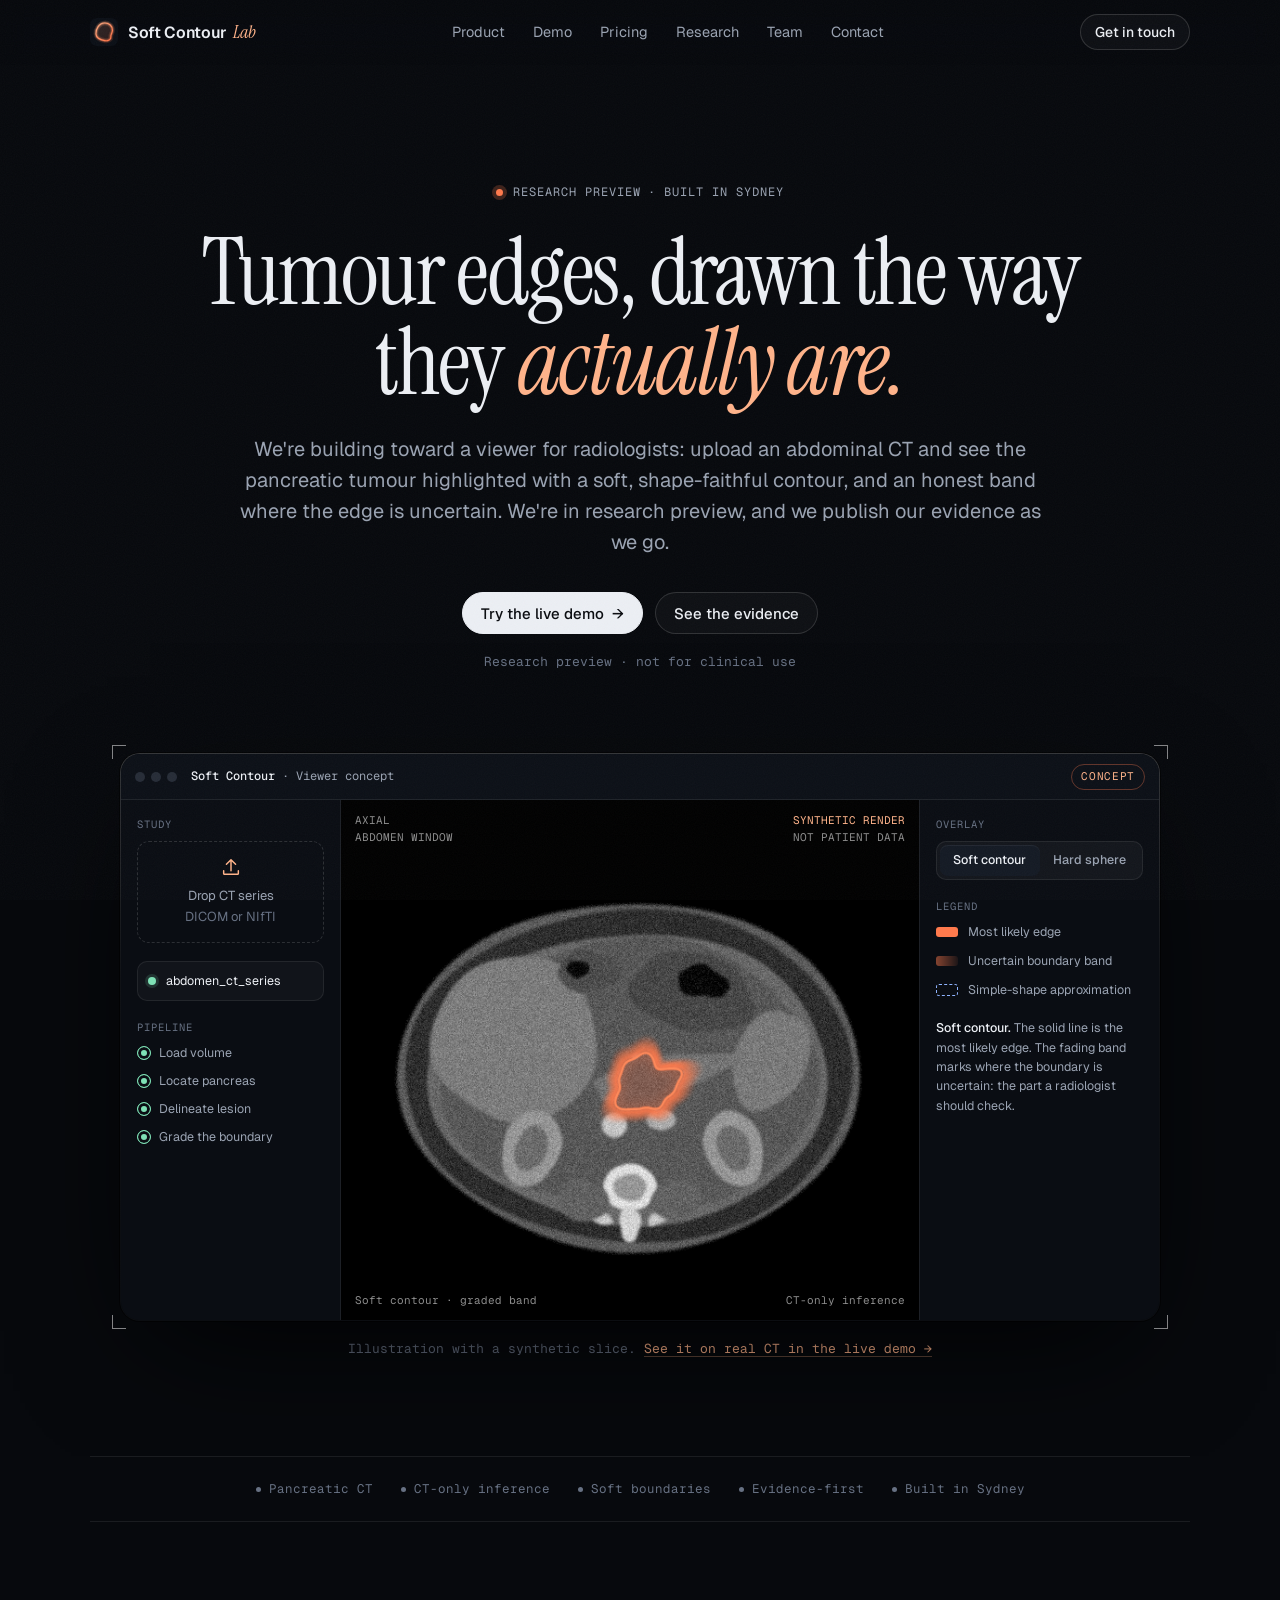
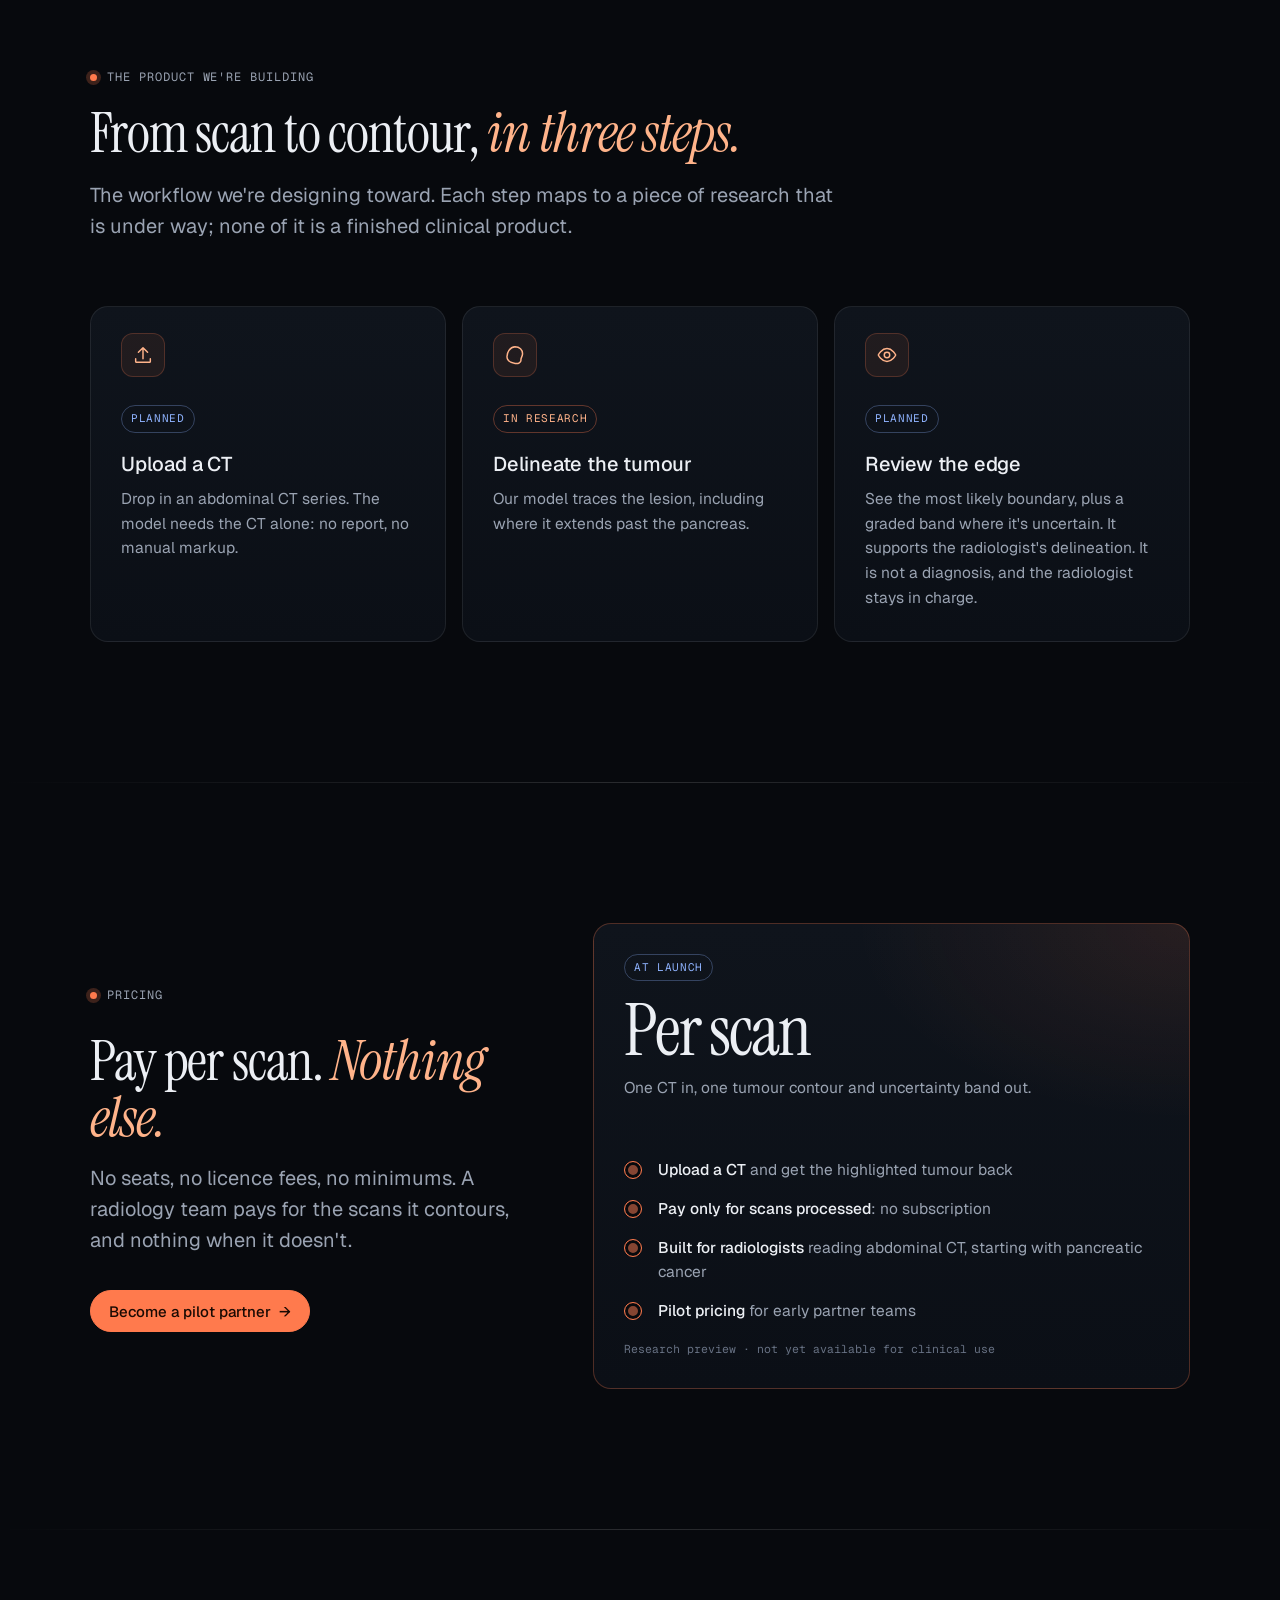
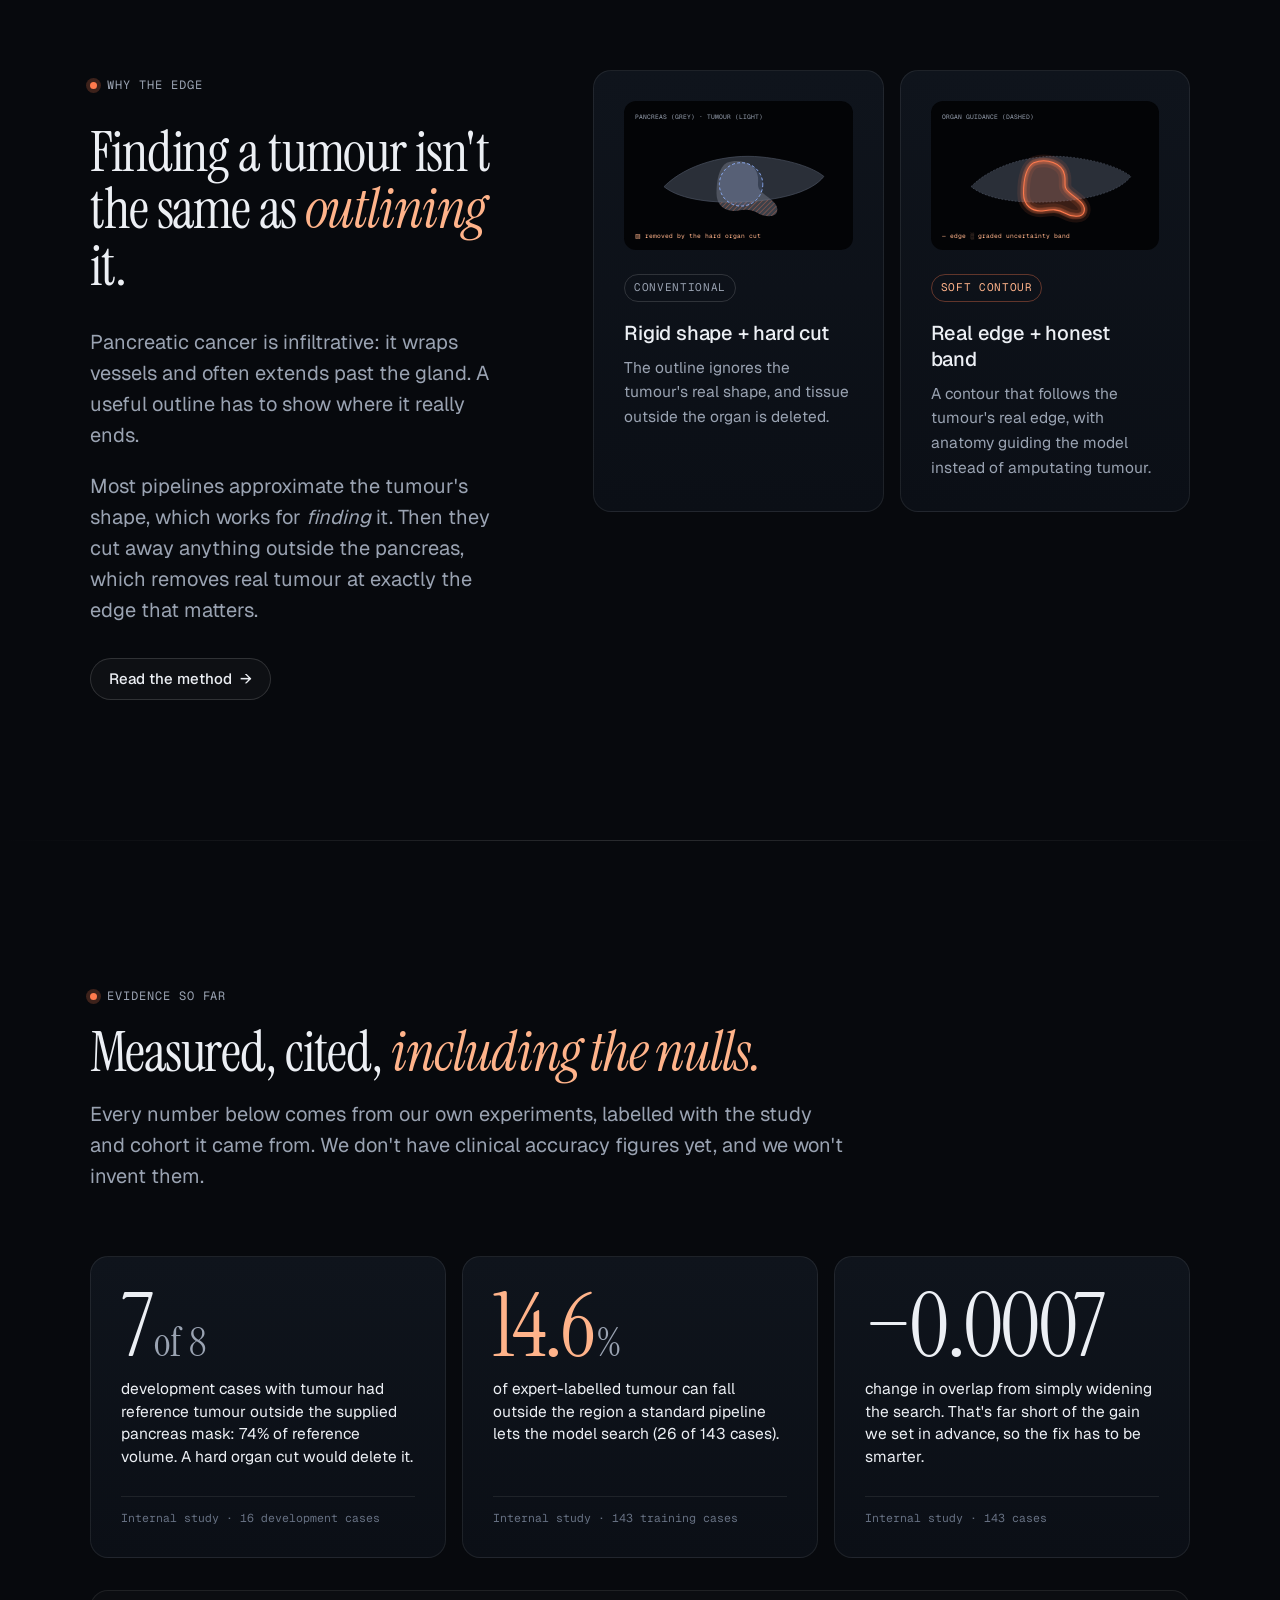
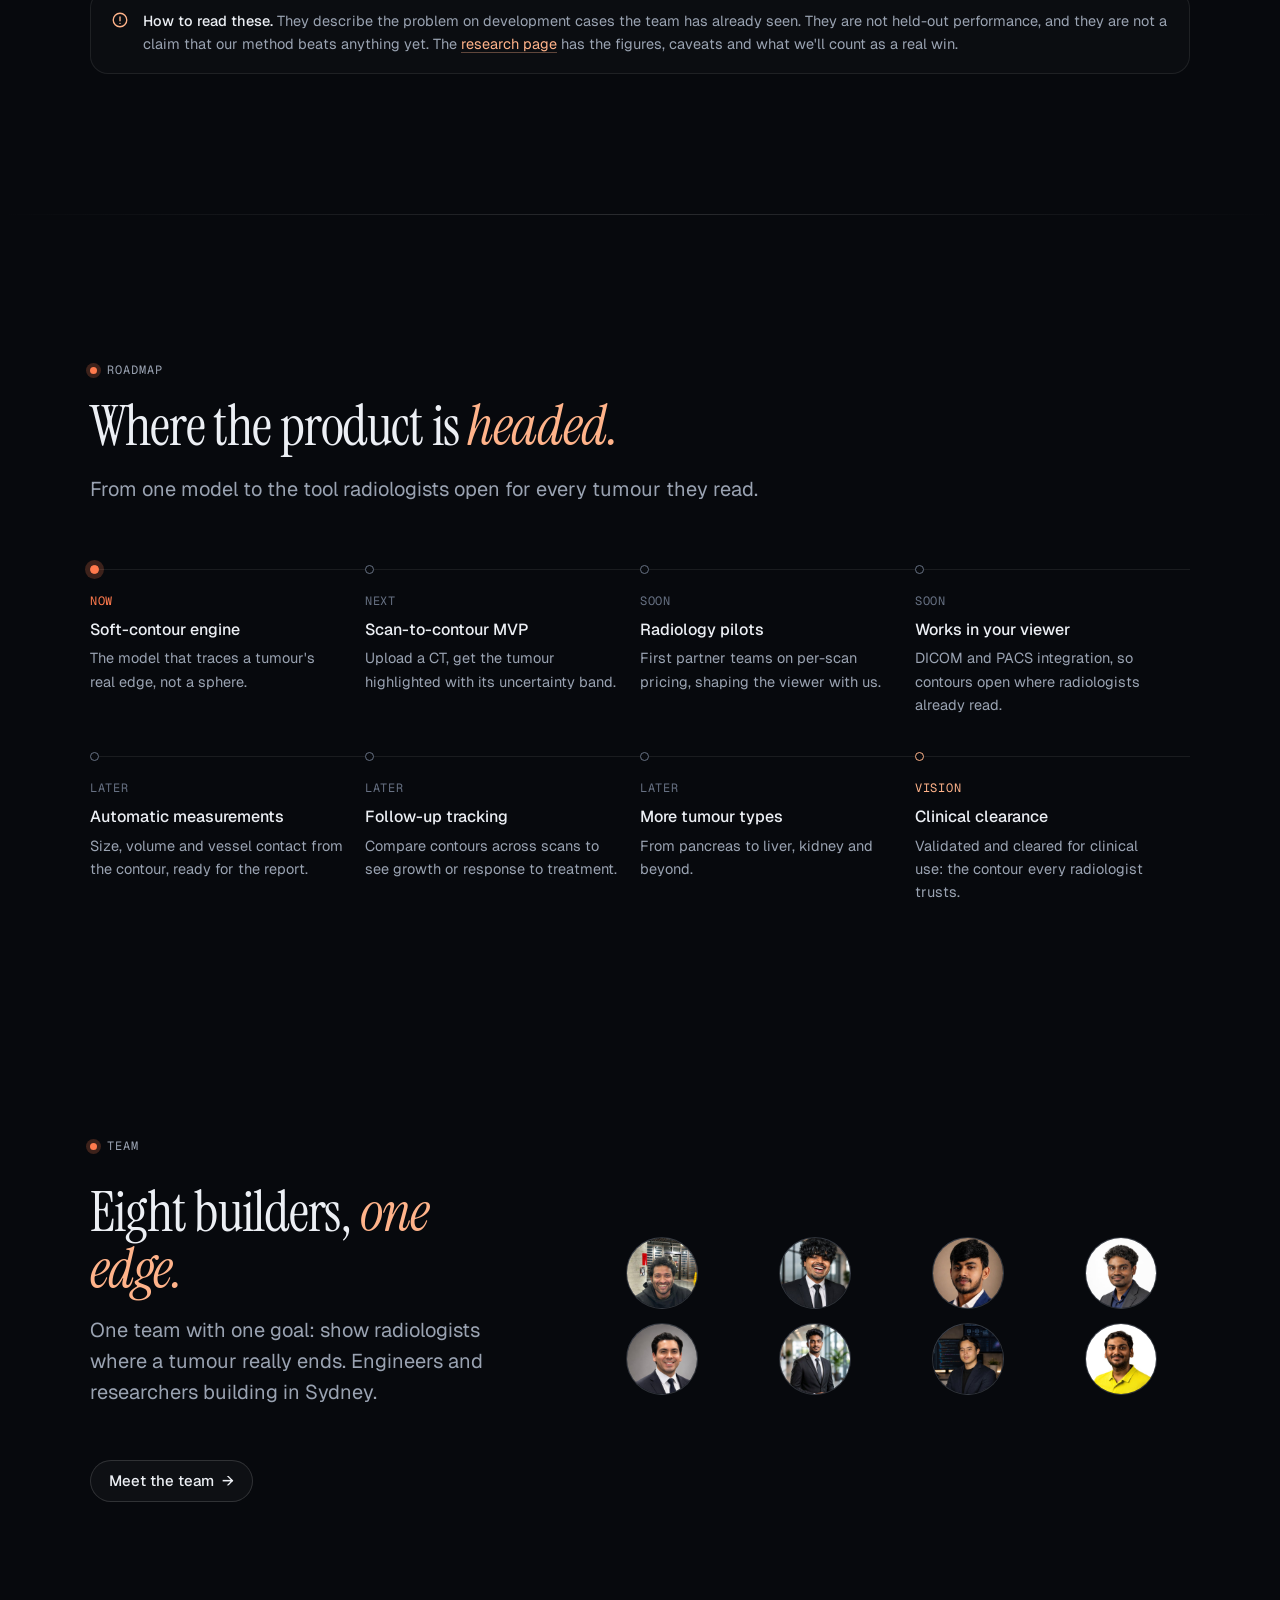
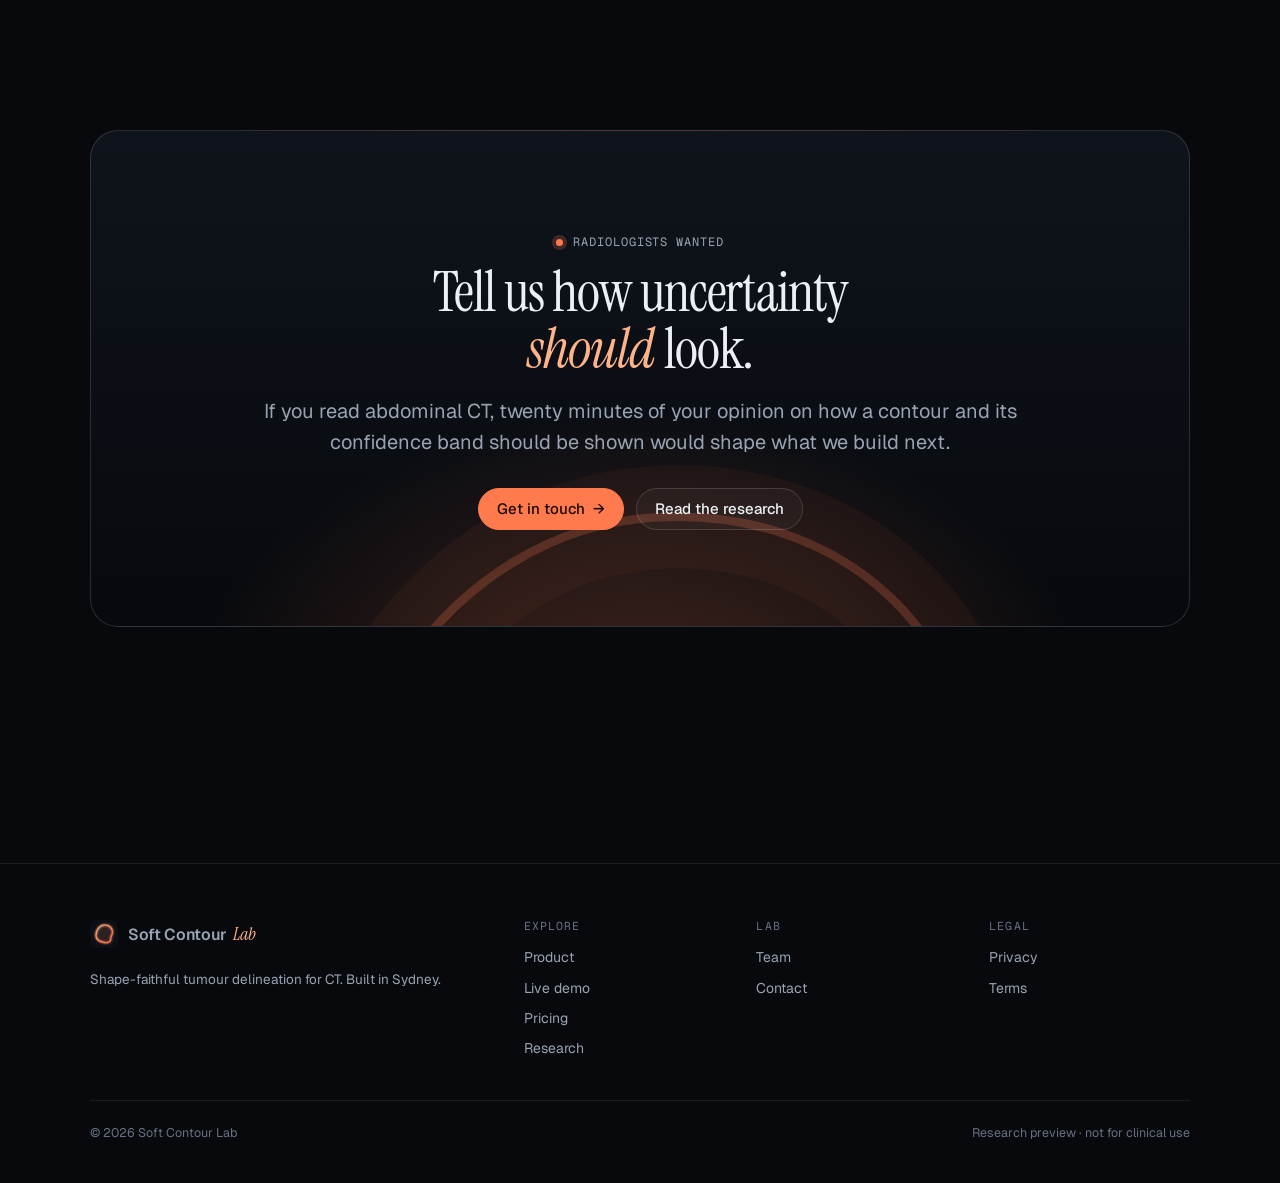
==== commit 811a5f70: "Live demo MVP, team photos, product-first research page - demo.html: real CT viewer (4 cases) with s" ====
--- a/index.html
+++ b/index.html
@@ -33,6 +33,7 @@
     <nav aria-label="Primary">
       <ul class="nav-links" id="nav-links">
         <li><a href="./#product" data-page="product">Product</a></li>
+        <li><a href="demo.html" data-page="demo">Demo</a></li>
         <li><a href="./#pricing" data-page="pricing">Pricing</a></li>
         <li><a href="research.html" data-page="research">Research</a></li>
         <li><a href="team.html" data-page="team">Team</a></li>
@@ -56,8 +57,8 @@
         <h1 class="display rise r2">Tumour edges, drawn the way they <em>actually&nbsp;are.</em></h1>
         <p class="lede rise r3">We're building toward a viewer for radiologists: upload an abdominal CT and see the pancreatic tumour highlighted with a soft, shape-faithful contour, and an honest band where the edge is uncertain. We're in research preview, and we publish our evidence as we go.</p>
         <div class="hero-actions rise r4">
-          <a class="btn btn-primary" href="research.html">See the evidence <span class="arrow" aria-hidden="true">→</span></a>
-          <a class="btn" href="#product">How it will work</a>
+          <a class="btn btn-primary" href="demo.html">Try the live demo <span class="arrow" aria-hidden="true">→</span></a>
+          <a class="btn" href="research.html">See the evidence</a>
         </div>
         <p class="hero-note rise r4">Research preview · not for clinical use</p>
       </div>
@@ -114,16 +115,16 @@
                 <div class="legend">
                   <div><span class="sw core"></span>Most likely edge</div>
                   <div><span class="sw band"></span>Uncertain boundary band</div>
-                  <div><span class="sw sphere"></span>Ball-shaped target</div>
+                  <div><span class="sw sphere"></span>Simple-shape approximation</div>
                 </div>
               </div>
               <p class="explain" data-explain="soft"><b>Soft contour.</b> The solid line is the most likely edge. The fading band marks where the boundary is uncertain: the part a radiologist should check.</p>
-              <p class="explain" data-explain="sphere" hidden><b>Hard sphere.</b> Report-supervised training turns a reported tumour size into a ball-shaped target. That helps with <i>finding</i> tumours but can't follow an infiltrative edge. The dotted line is the true outline.</p>
+              <p class="explain" data-explain="sphere" hidden><b>Hard sphere.</b> Conventional pipelines approximate a tumour with a simple shape. That helps with <i>finding</i> it but can't follow an infiltrative edge. The dotted line is the true outline.</p>
             </aside>
           </div>
         </div>
       </div>
-      <p class="hero-note" style="text-align:center">Concept interface. The slice is procedurally drawn and the contour is illustrative. Neither is model output.</p>
+      <p class="hero-note" style="text-align:center">Illustration with a synthetic slice. <a class="link" href="demo.html">See it on real CT in the live demo →</a></p>
     </div>
   </section>
 
@@ -146,13 +147,13 @@
           <div class="icon"><svg width="22" height="22" viewBox="0 0 24 24" fill="none" stroke="currentColor" stroke-width="1.6" stroke-linecap="round" stroke-linejoin="round"><path d="M12 16V4M7 9l5-5 5 5"/><path d="M4 16v3a1 1 0 0 0 1 1h14a1 1 0 0 0 1-1v-3"/></svg></div>
           <span class="tag plan">Planned</span>
           <h3 class="h3">Upload a CT</h3>
-          <p>Drop in an abdominal CT series. The model needs the CT alone. Radiology reports help only during training, so none is needed at the point of use.</p>
+          <p>Drop in an abdominal CT series. The model needs the CT alone: no report, no manual markup.</p>
         </article>
         <article class="card hover reveal d1">
           <div class="icon"><svg width="22" height="22" viewBox="0 0 24 24" fill="none" stroke="currentColor" stroke-width="1.6" stroke-linecap="round" stroke-linejoin="round"><path d="M12 3c4.8 0 8.5 3.2 8.2 8-.2 3-2 3.9-1.7 6.4.3 2.6-2.9 4.5-6.3 3.8C8 20.6 3.6 19.3 3.3 14.5 2.9 9.6 6.4 3.3 12 3Z"/></svg></div>
           <span class="tag open">In research</span>
           <h3 class="h3">Delineate the tumour</h3>
-          <p>A segmentation model trained with report-, morphology- and anatomy-aware supervision traces the lesion, including where it extends past the pancreas.</p>
+          <p>Our model traces the lesion, including where it extends past the pancreas.</p>
         </article>
         <article class="card hover reveal d2">
           <div class="icon"><svg width="22" height="22" viewBox="0 0 24 24" fill="none" stroke="currentColor" stroke-width="1.6" stroke-linecap="round" stroke-linejoin="round"><circle cx="12" cy="12" r="3"/><path d="M2.5 12S6 5 12 5s9.5 7 9.5 7-3.5 7-9.5 7-9.5-7-9.5-7Z"/></svg></div>
@@ -199,15 +200,15 @@
         <p class="eyebrow">Why the edge</p>
         <h2 class="h2 mt-s">Finding a tumour isn't the same as <em>outlining</em> it.</h2>
         <div class="lede mt-m stack">
-          <p>Pancreatic cancer is infiltrative: it wraps vessels and often extends past the gland. Expert hand-drawn outlines exist for only a few thousand public scans, while hospitals hold far more CTs paired with written reports.</p>
-          <p>Methods that learn from reports turn a reported size into a ball-shaped target, which works for <i>finding</i> tumours. They then cut away anything predicted outside the pancreas, which removes real tumour at exactly the edge that matters.</p>
+          <p>Pancreatic cancer is infiltrative: it wraps vessels and often extends past the gland. A useful outline has to show where it really ends.</p>
+          <p>Most pipelines approximate the tumour's shape, which works for <i>finding</i> it. Then they cut away anything outside the pancreas, which removes real tumour at exactly the edge that matters.</p>
         </div>
         <a class="btn mt-m" href="research.html">Read the method <span class="arrow" aria-hidden="true">→</span></a>
       </div>
 
       <div class="compare">
         <figure class="card reveal">
-          <svg viewBox="0 0 400 260" role="img" aria-label="Diagram: a ball-shaped target and a hard organ cut miss the tumour's extension">
+          <svg viewBox="0 0 400 260" role="img" aria-label="Diagram: a rigid shape and a hard organ cut miss the tumour's extension">
             <defs>
               <pattern id="hatch" width="6" height="6" patternUnits="userSpaceOnUse" patternTransform="rotate(45)"><line x1="0" y1="0" x2="0" y2="6" stroke="#ff7a4d" stroke-width="1.4" opacity=".7"/></pattern>
               <clipPath id="outside"><path d="M0 0H400V260H0Z M70 150c40-40 110-58 170-52 50 5 90 18 110 34-20 26-70 40-130 44-60 4-120-2-150-26Z" clip-rule="evenodd"/></clipPath>
@@ -220,9 +221,9 @@
             <text x="20" y="240" fill="#ffb38a" font-family="Geist Mono, monospace" font-size="11">▨ removed by the hard organ cut</text>
           </svg>
           <figcaption>
-            <span class="tag">Baseline behaviour</span>
-            <h3 class="h3">Ball target + hard cut</h3>
-            <p>The target ignores the tumour's real shape, and tissue outside the organ mask is deleted.</p>
+            <span class="tag">Conventional</span>
+            <h3 class="h3">Rigid shape + hard cut</h3>
+            <p>The outline ignores the tumour's real shape, and tissue outside the organ is deleted.</p>
           </figcaption>
         </figure>
 
@@ -238,13 +239,13 @@
               <path d="M180 108c22-8 50 0 54 22 3 14-4 20 8 30 14 12 30 20 26 34-3 10-20 10-34 2-12-7-22-6-36-4-22 3-36-10-36-30 0-22 4-46 18-54Z" stroke-width="4" opacity=".5" filter="url(#glow)"/>
               <path d="M180 108c22-8 50 0 54 22 3 14-4 20 8 30 14 12 30 20 26 34-3 10-20 10-34 2-12-7-22-6-36-4-22 3-36-10-36-30 0-22 4-46 18-54Z" stroke-width="1.8" fill="rgba(255,122,77,.22)"/>
             </g>
-            <text x="20" y="32" fill="#9aa3b2" font-family="Geist Mono, monospace" font-size="11">SOFT ANATOMICAL PRIOR (DASHED)</text>
+            <text x="20" y="32" fill="#9aa3b2" font-family="Geist Mono, monospace" font-size="11">ORGAN GUIDANCE (DASHED)</text>
             <text x="20" y="240" fill="#ffb38a" font-family="Geist Mono, monospace" font-size="11">— edge  ░ graded uncertainty band</text>
           </svg>
           <figcaption>
-            <span class="tag open">What we're testing</span>
-            <h3 class="h3">Soft contour + soft boundary</h3>
-            <p>Supervision that follows the reported margin, and an anatomical prior that guides the model instead of amputating tumour.</p>
+            <span class="tag open">Soft Contour</span>
+            <h3 class="h3">Real edge + honest band</h3>
+            <p>A contour that follows the tumour's real edge, with anatomy guiding the model instead of amputating tumour.</p>
           </figcaption>
         </figure>
       </div>
@@ -265,17 +266,17 @@
         <article class="card stat reveal">
           <div class="big">7<small>of 8</small></div>
           <p class="cap">development cases with tumour had reference tumour outside the supplied pancreas mask: 74% of reference volume. A hard organ cut would delete it.</p>
-          <p class="src">Task 4 · E01 · 16 native development cases · saved outputs, no retraining</p>
+          <p class="src">Internal study · 16 development cases</p>
         </article>
         <article class="card stat reveal d1">
           <div class="big contour">14.6<small>%</small></div>
-          <p class="cap">of all reference tumour voxels fall outside the anatomy search region (expert anatomy, 26 of 143 cases). With predicted anatomy: 3.92%, 17 cases.</p>
-          <p class="src">Task 4 · S1 · 143 training cases · unchanged baseline dilation, 1 mm crops</p>
+          <p class="cap">of expert-labelled tumour can fall outside the region a standard pipeline lets the model search (26 of 143 cases).</p>
+          <p class="src">Internal study · 143 training cases</p>
         </article>
         <article class="card stat reveal d2">
           <div class="big">−0.0007</div>
-          <p class="cap">mean Dice change from simply softening the search region by 5 mm. That's far short of the +0.020 we pre-registered, so we're reporting it as a null.</p>
-          <p class="src">Task 4 · S2 · 143 exposed cases · target diagnostic, no training</p>
+          <p class="cap">change in overlap from simply widening the search. That's far short of the gain we set in advance, so the fix has to be smarter.</p>
+          <p class="src">Internal study · 143 cases</p>
         </article>
       </div>
       <div class="note mt-m reveal">
@@ -318,8 +319,8 @@
         <a class="btn mt-m" href="team.html">Meet the team <span class="arrow" aria-hidden="true">→</span></a>
       </div>
       <div class="grid g4 reveal" aria-hidden="true" style="gap:14px;justify-items:center">
-        <div class="avatar">SJ</div><div class="avatar">NT</div><div class="avatar">MB</div><div class="avatar">NS</div>
-        <div class="avatar">JH</div><div class="avatar">PB</div><div class="avatar">JM</div><div class="avatar">BM</div>
+        <div class="avatar">SJ<img src="assets/team/sj.jpg" alt="" width="400" height="400" loading="lazy"></div><div class="avatar">NT<img src="assets/team/nt.jpg" alt="" width="400" height="400" loading="lazy"></div><div class="avatar">MB<img src="assets/team/mb.jpg" alt="" width="400" height="400" loading="lazy"></div><div class="avatar">NS<img src="assets/team/ns.jpg" alt="" width="400" height="400" loading="lazy"></div>
+        <div class="avatar">JH<img src="assets/team/jh.jpg" alt="" width="400" height="400" loading="lazy"></div><div class="avatar">PB<img src="assets/team/pb.jpg" alt="" width="400" height="400" loading="lazy"></div><div class="avatar">JM<img src="assets/team/jm.jpg" alt="" width="400" height="400" loading="lazy"></div><div class="avatar">BM<img src="assets/team/bm.jpg" alt="" width="400" height="400" loading="lazy"></div>
       </div>
     </div>
   </section>
@@ -353,7 +354,7 @@
       </div>
       <div>
         <h4>Explore</h4>
-        <ul><li><a href="./#product">Product</a></li><li><a href="./#pricing">Pricing</a></li><li><a href="research.html">Research</a></li></ul>
+        <ul><li><a href="./#product">Product</a></li><li><a href="demo.html">Live demo</a></li><li><a href="./#pricing">Pricing</a></li><li><a href="research.html">Research</a></li></ul>
       </div>
       <div>
         <h4>Lab</h4>
--- a/assets/css/site.css
+++ b/assets/css/site.css
@@ -535,3 +535,23 @@
   background: radial-gradient(80% 60% at 100% 0%, rgba(255,122,77,.10), transparent 70%), linear-gradient(180deg, var(--panel), var(--bg-2)); }
 .price .tag { align-self: flex-start; margin-bottom: 6px; }
 .price-big { font-family: var(--font-serif); font-size: clamp(48px, 6vw, 72px); line-height: .95; letter-spacing: -0.03em; }
+
+/* live demo */
+.viewer-badge.live { color: var(--ok); border-color: rgba(126,224,181,.35); }
+.demo-canvas { flex-direction: column; }
+.demo-canvas canvas { cursor: ns-resize; outline: none; }
+.slice-slider { position: absolute; left: 14px; right: 14px; bottom: 34px; width: auto; accent-color: var(--contour); }
+.case-list { display: grid; gap: 6px; }
+.case-btn { display: grid; gap: 2px; text-align: left; padding: 9px 11px; border-radius: 10px; border: 1px solid var(--line);
+  background: rgba(255,255,255,.02); color: var(--muted); font: 400 12px/1.35 var(--font-sans); cursor: pointer; }
+.case-btn b { color: var(--text); font-weight: 500; font-size: 13px; }
+.case-btn[aria-pressed="true"] { border-color: rgba(255,122,77,.5); background: rgba(255,122,77,.08); }
+.readout { font-family: var(--font-serif); font-size: 34px; line-height: 1; margin-bottom: 8px; }
+.seg3 { grid-template-columns: 1fr 1fr 1fr; }
+.toggle { display: flex; align-items: center; gap: 8px; font-size: 13px; color: var(--muted); cursor: pointer; }
+.toggle input { accent-color: var(--contour); }
+.sw.hard { background: rgba(143,179,255,.5); border: 1.5px solid var(--prior); }
+.sw.panc { border: 1.5px dashed rgba(255,255,255,.6); height: 12px; }
+.demo-credits { font-size: 13px; color: var(--dim); max-width: 90ch; line-height: 1.6; }
+@media (max-width: 960px) { .demo-left { display: flex !important; flex-direction: column; border-right: 0; border-bottom: 1px solid var(--line); }
+  .demo-left .case-list { grid-template-columns: repeat(2, minmax(0,1fr)); } .viewer-body > .demo-left { order: 0; } }
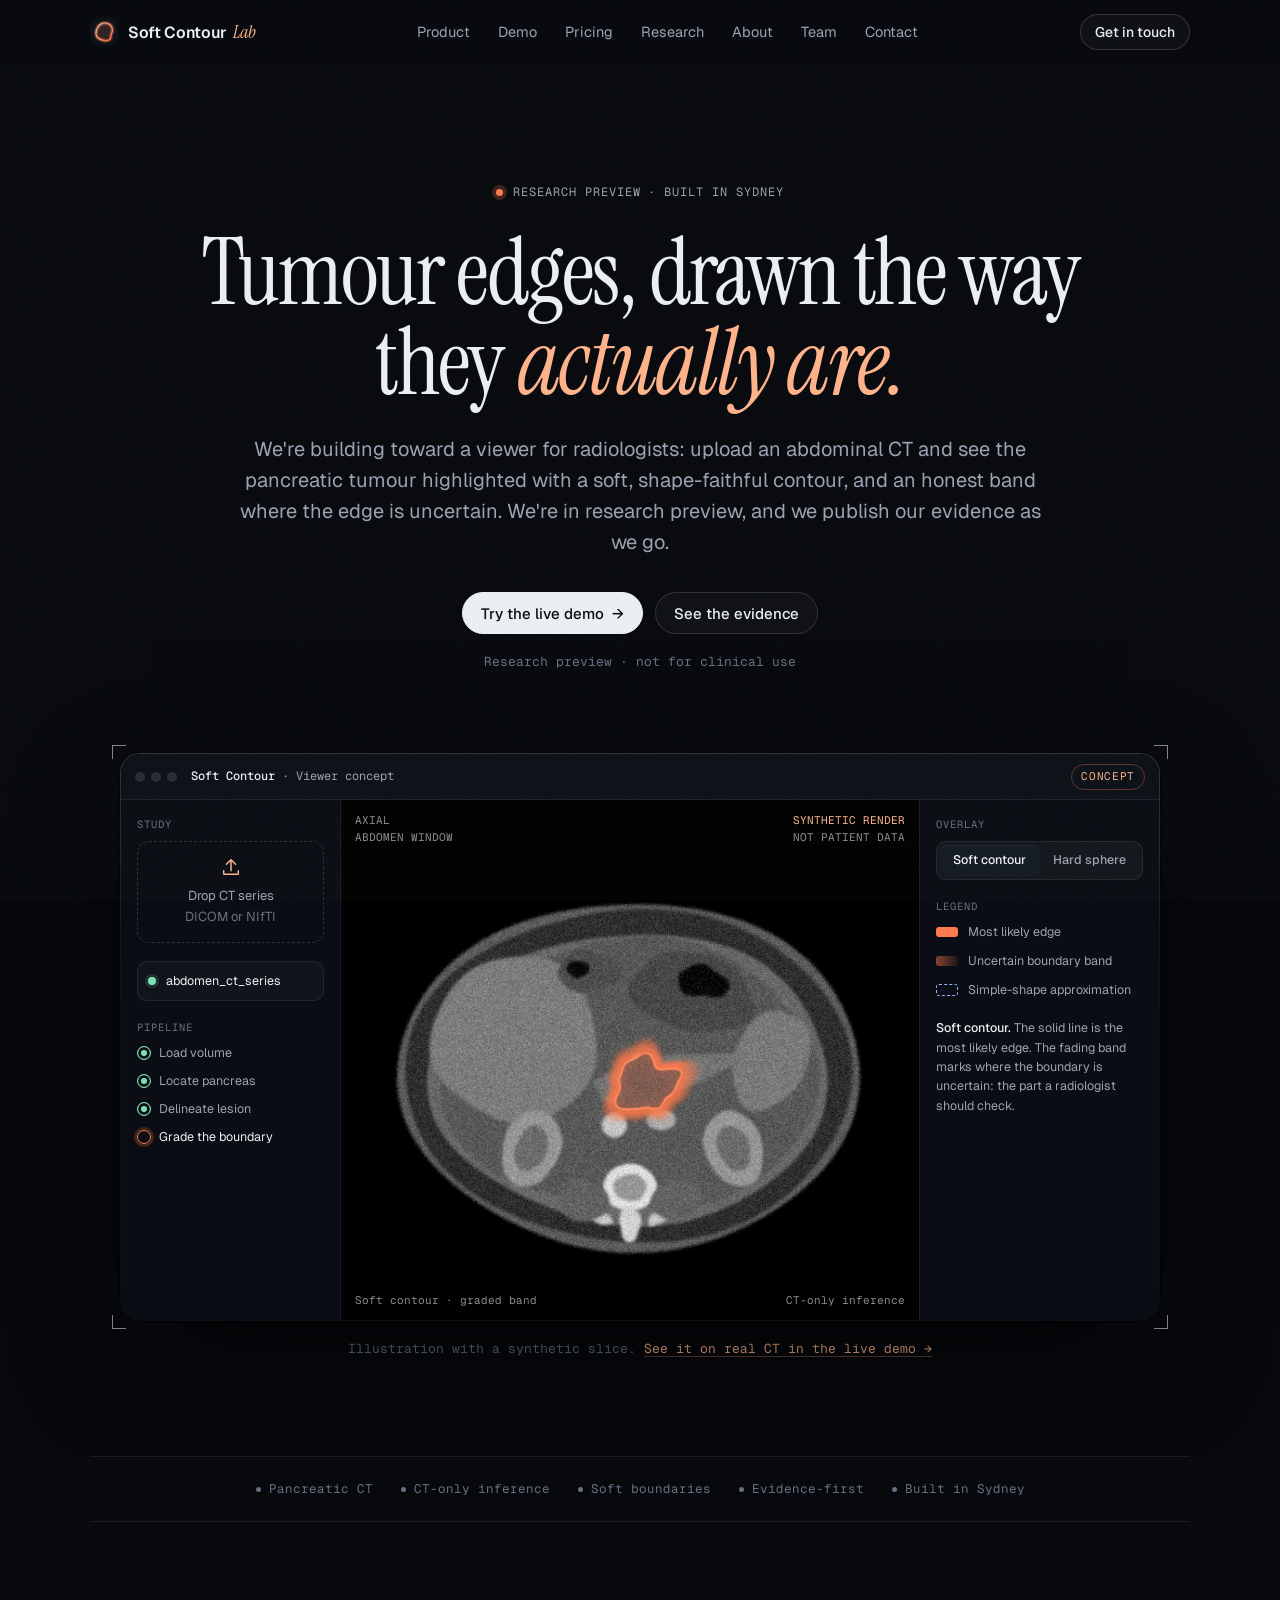
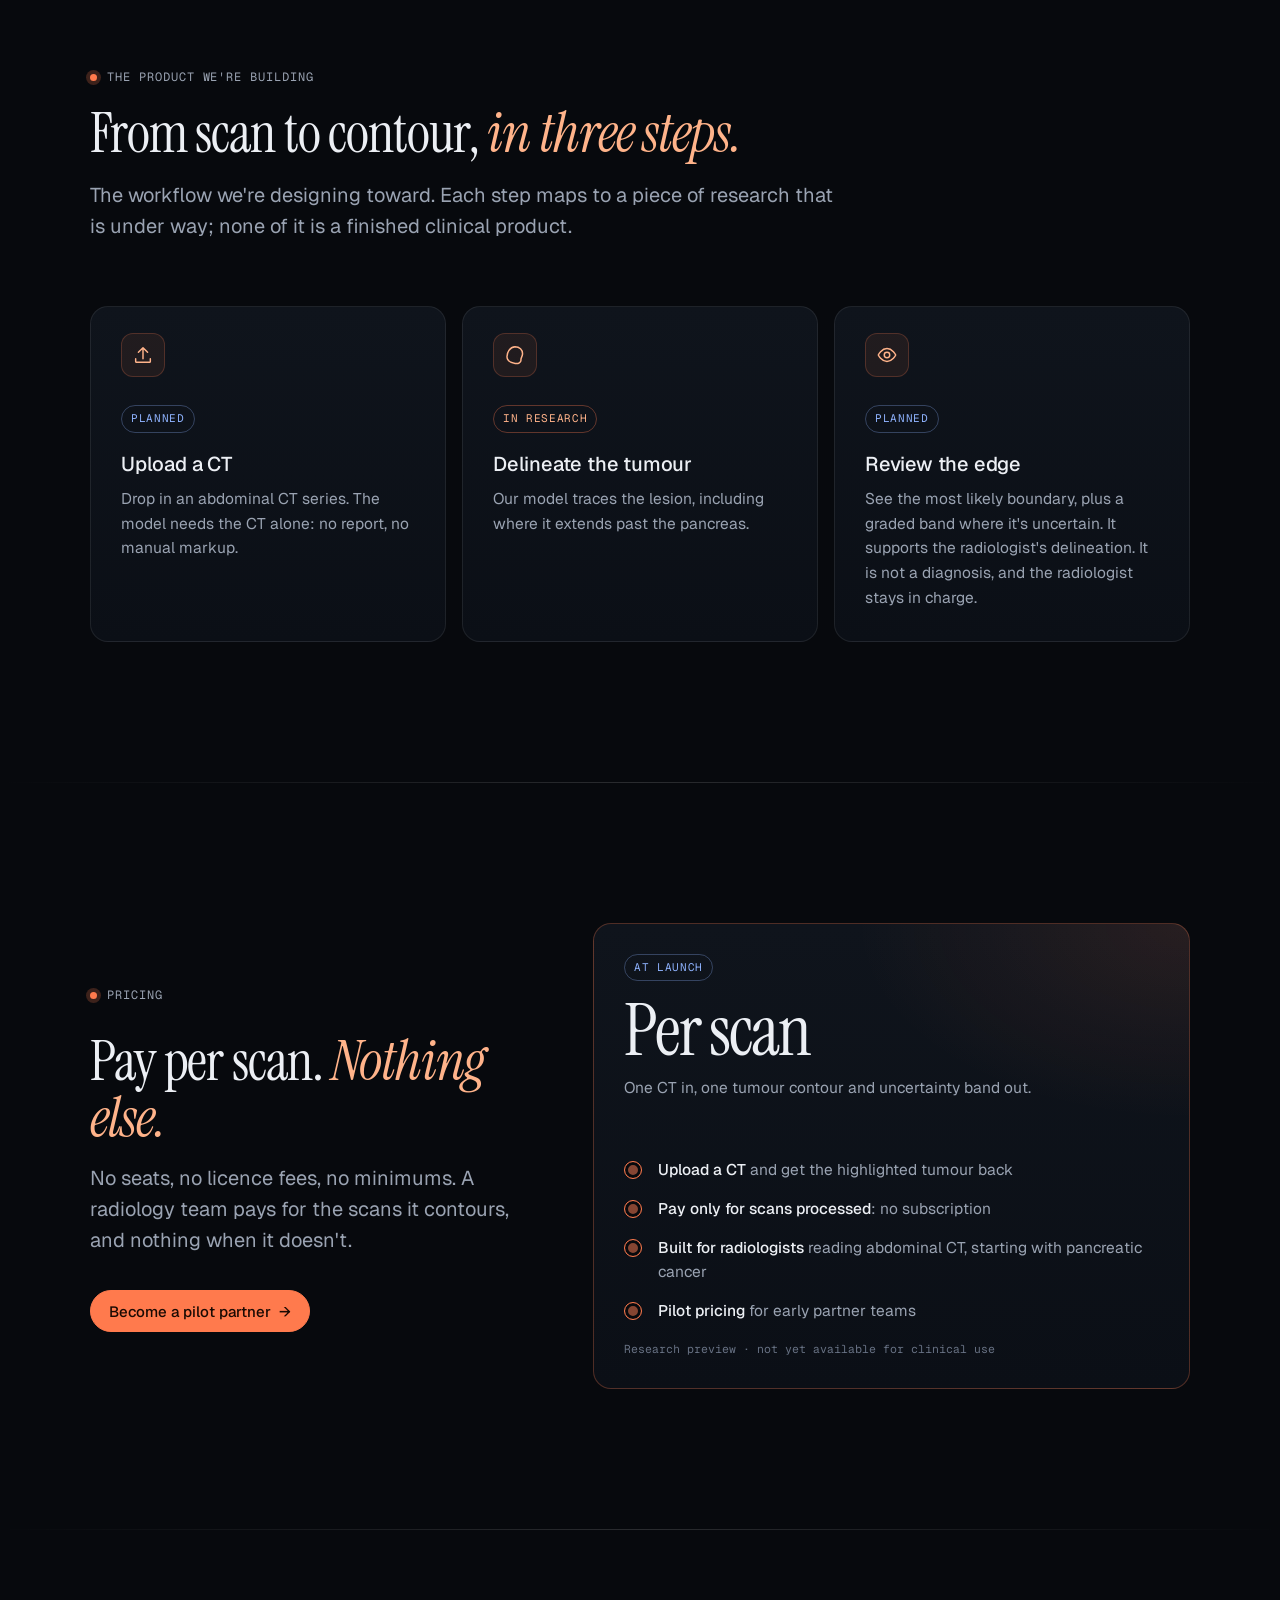
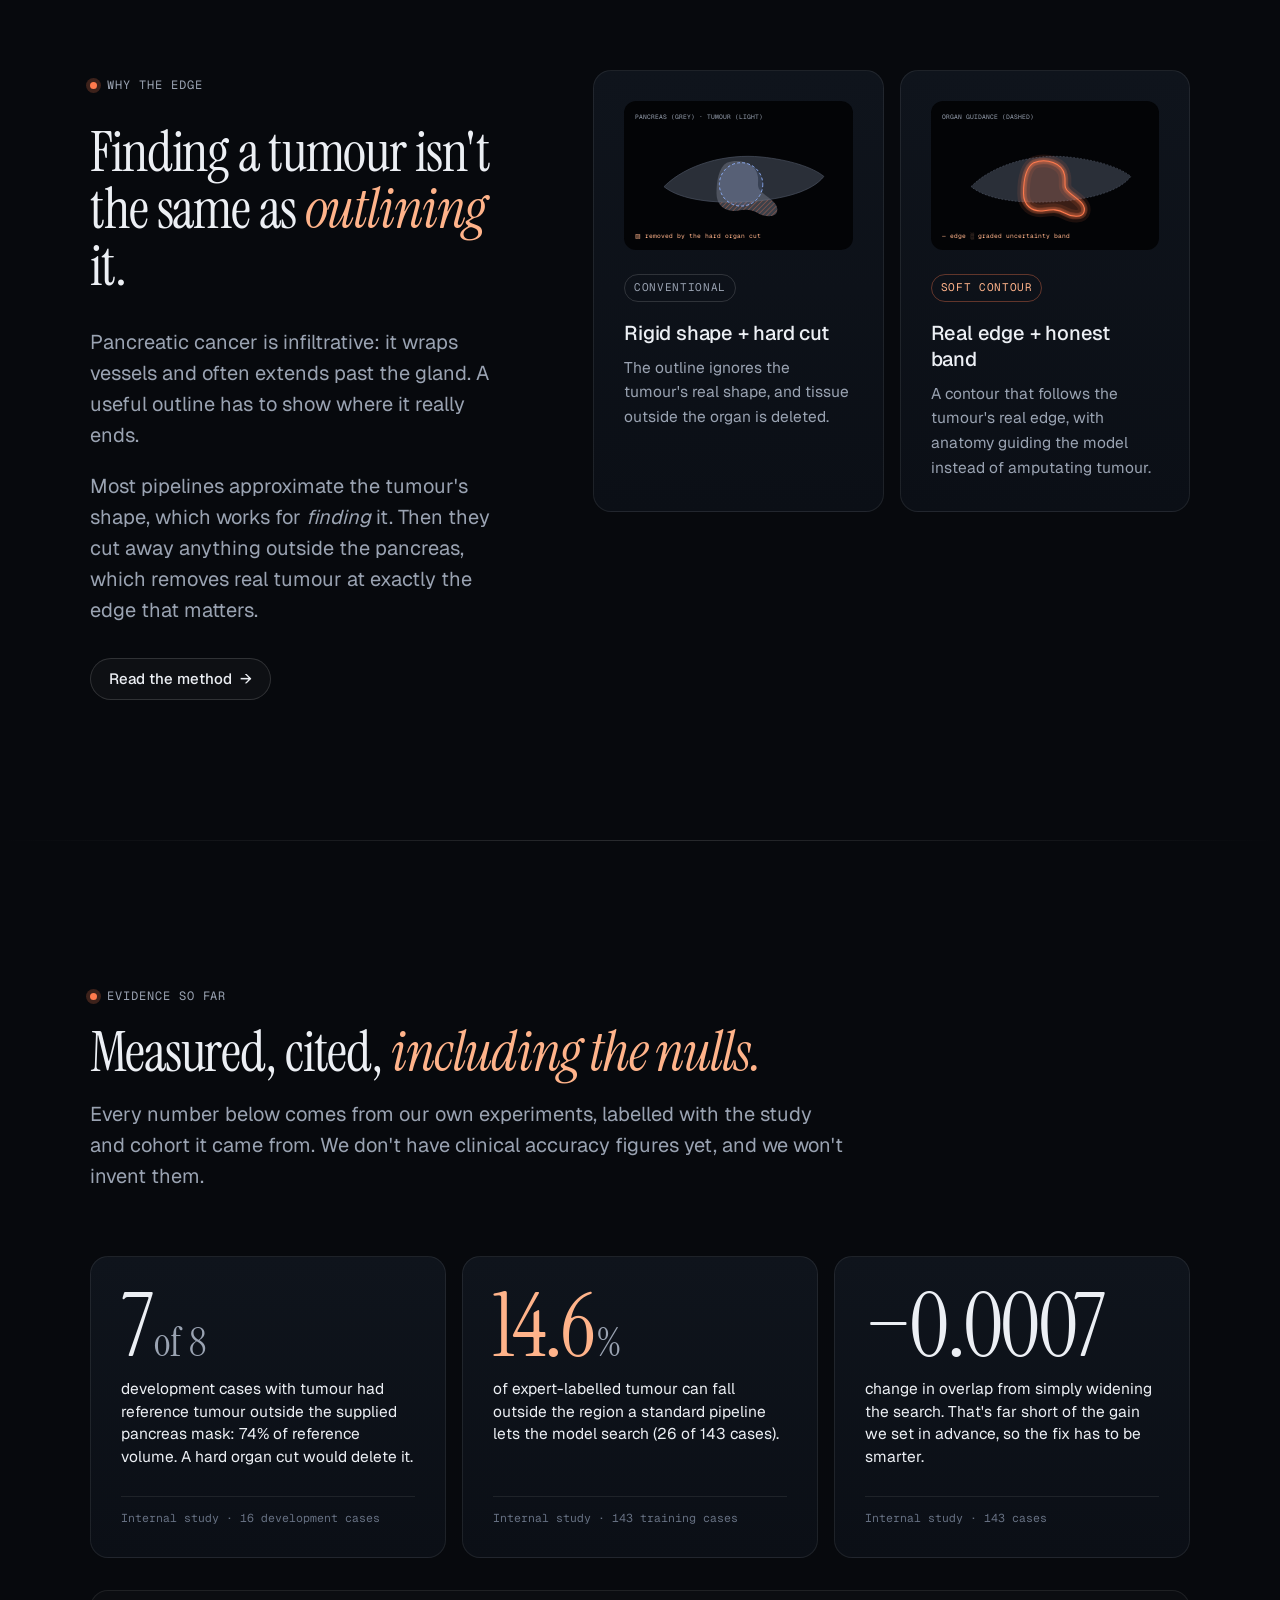
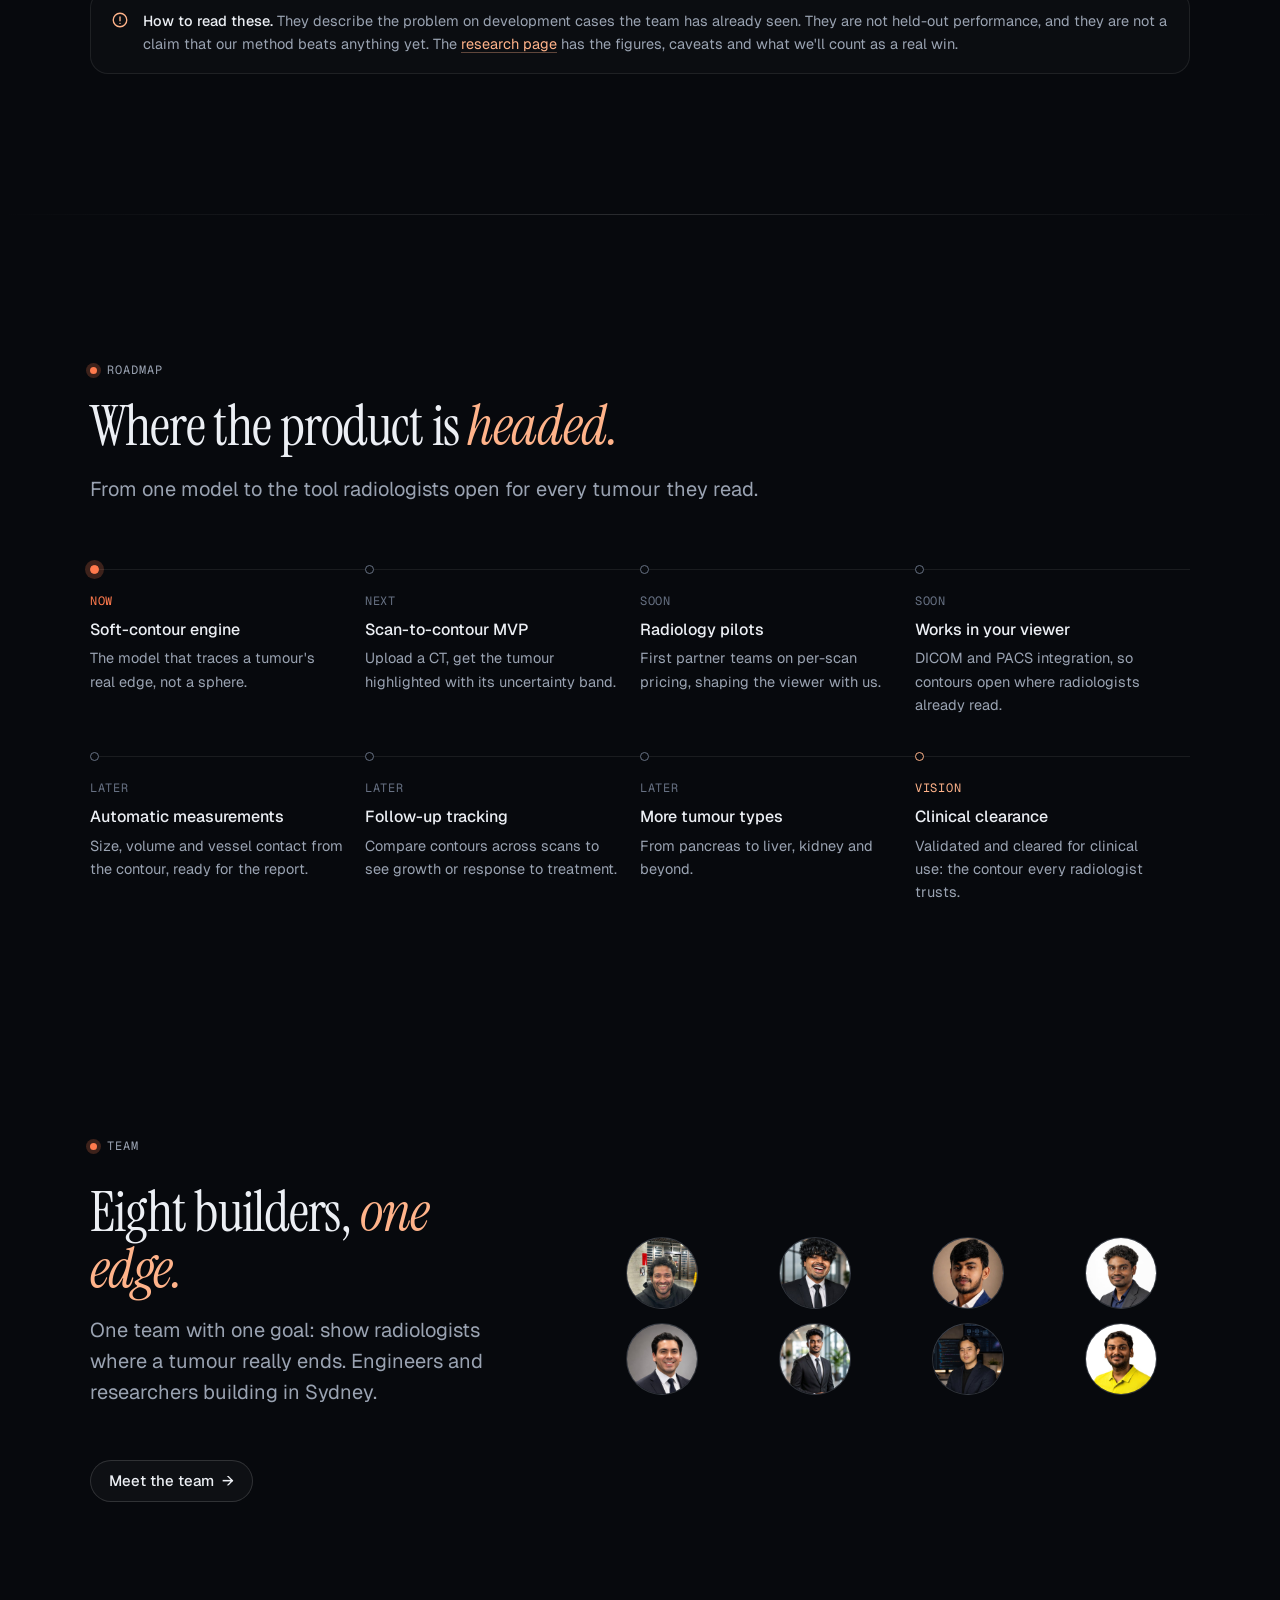
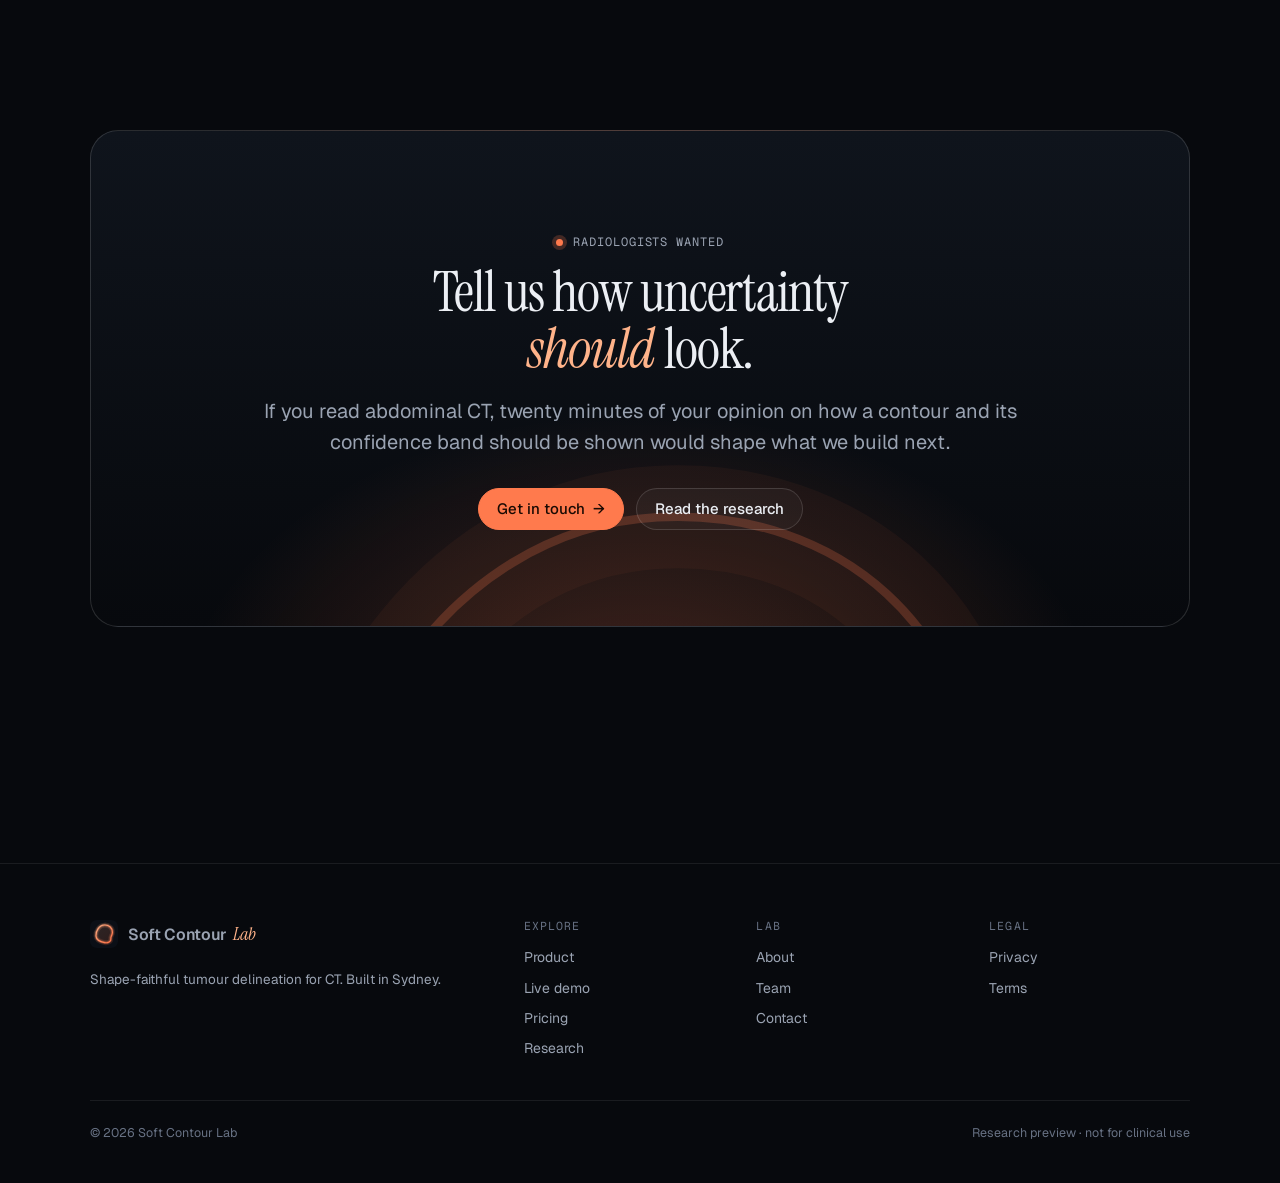
==== commit 3da988b3: "Add About page and founder LinkedIn - about.html: what Soft Contour does, at-a-glance facts, how it " ====
--- a/index.html
+++ b/index.html
@@ -36,6 +36,7 @@
         <li><a href="demo.html" data-page="demo">Demo</a></li>
         <li><a href="./#pricing" data-page="pricing">Pricing</a></li>
         <li><a href="research.html" data-page="research">Research</a></li>
+        <li><a href="about.html" data-page="about">About</a></li>
         <li><a href="team.html" data-page="team">Team</a></li>
         <li><a href="contact.html" data-page="contact">Contact</a></li>
       </ul>
@@ -358,7 +359,7 @@
       </div>
       <div>
         <h4>Lab</h4>
-        <ul><li><a href="team.html">Team</a></li><li><a href="contact.html">Contact</a></li></ul>
+        <ul><li><a href="about.html">About</a></li><li><a href="team.html">Team</a></li><li><a href="contact.html">Contact</a></li></ul>
       </div>
       <div>
         <h4>Legal</h4>
--- a/assets/css/site.css
+++ b/assets/css/site.css
@@ -555,3 +555,18 @@
 .demo-credits { font-size: 13px; color: var(--dim); max-width: 90ch; line-height: 1.6; }
 @media (max-width: 960px) { .demo-left { display: flex !important; flex-direction: column; border-right: 0; border-bottom: 1px solid var(--line); }
   .demo-left .case-list { grid-template-columns: repeat(2, minmax(0,1fr)); } .viewer-body > .demo-left { order: 0; } }
+
+/* about */
+.facts { display: flex; flex-direction: column; gap: 18px; }
+.facts dl { margin: 0; display: grid; gap: 0; }
+.facts dl > div { display: grid; grid-template-columns: 130px 1fr; gap: 12px; padding: 11px 0; border-bottom: 1px solid var(--line); font-size: 15px; }
+.facts dl > div:last-child { border-bottom: 0; }
+.facts dt { font-family: var(--font-mono); font-size: 11.5px; letter-spacing: .06em; text-transform: uppercase; color: var(--dim); padding-top: 2px; }
+.facts dd { margin: 0; color: var(--text); }
+.founder { display: flex; gap: 22px; align-items: center; }
+.founder .avatar { width: 112px; height: 112px; }
+.founder .who { font-family: var(--font-mono); font-size: 11px; letter-spacing: .12em; text-transform: uppercase; color: var(--contour-soft); }
+.founder .btn svg, .li-link svg { flex: none; }
+.li-link { display: inline-flex; align-items: center; gap: 6px; font-size: 13px; color: var(--muted); text-decoration: none; border: 1px solid var(--line-2); border-radius: 999px; padding: 5px 11px; transition: color .2s, border-color .2s; }
+.li-link:hover { color: var(--text); border-color: rgba(255,255,255,.3); }
+@media (max-width: 520px) { .founder { flex-direction: column; text-align: center; } .facts dl > div { grid-template-columns: 1fr; gap: 2px; } }
